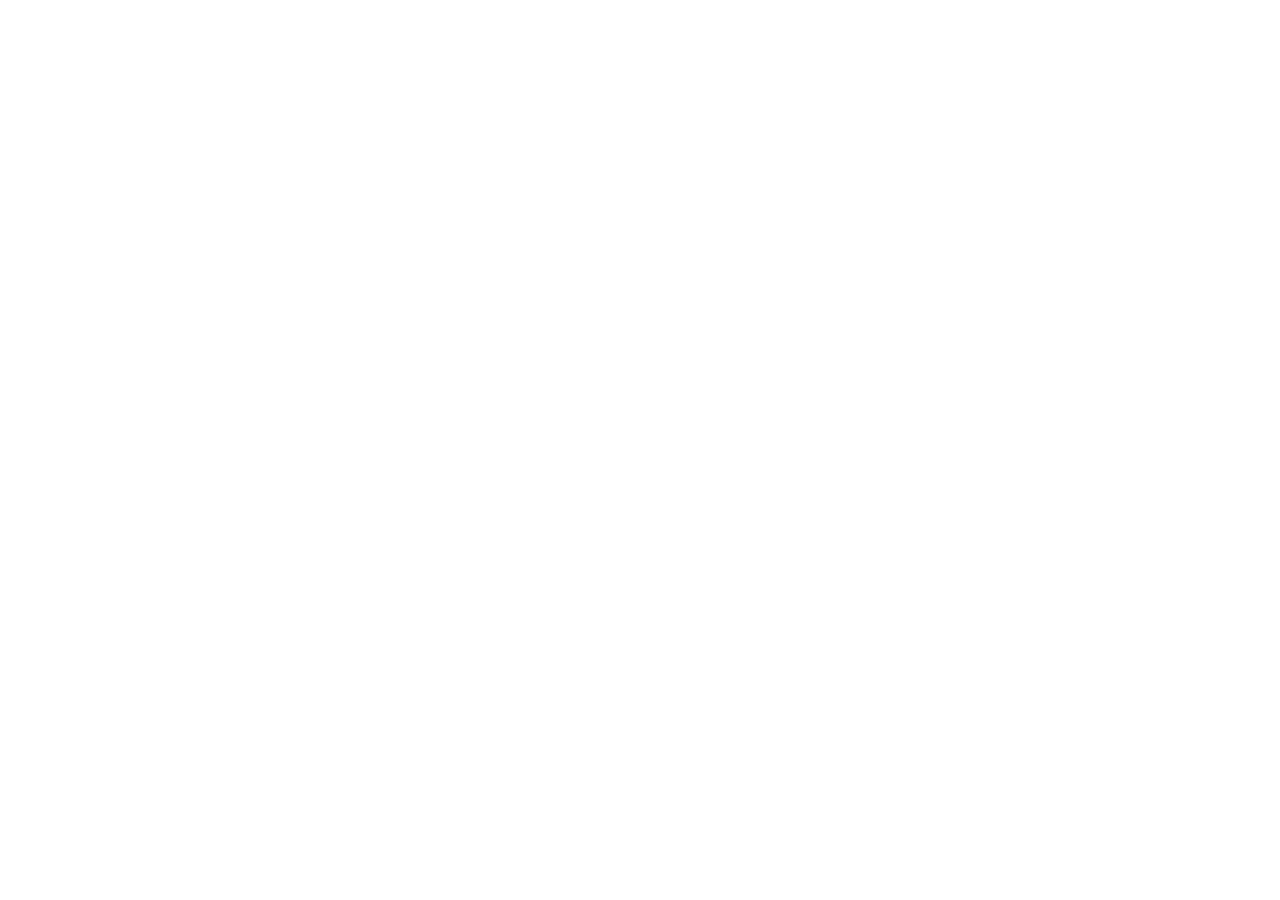
==== index.html @ 20a536a1 "Add files via upload" ====
<!DOCTYPE html>
<html lang="pt-BR">
<head>
  <meta charset="utf-8">
  <meta name="viewport" content="width=device-width, initial-scale=1">
  <title>Borracharia do Toninho | Pneus e Borracharia em Ourinhos-SP</title>
  <meta name="description" content="Borracharia do Toninho em Ourinhos-SP. Comércio de pneus e câmaras-de-ar e serviços de borracharia para veículos automotores.">
  <meta name="robots" content="index,follow">
  <meta name="theme-color" content="#111827">
  <link rel="icon" href="assets/favicon.svg" type="image/svg+xml">
  <link rel="stylesheet" href="assets/estilo.css">
  <script type="application/ld+json">
  {
    "@context":"https://schema.org",
    "@type":"TireShop",
    "name":"Borracharia do Toninho",
    "legalName":"A.j. Borges Borracharia",
    "taxID":"03.737.999/0001-44",
    "foundingDate":"2000-03-29",
    "address":{
      "@type":"PostalAddress",
      "streetAddress":"Rua Manoel Correa Gordo, 306",
      "addressLocality":"Ourinhos",
      "addressRegion":"SP",
      "postalCode":"19902-650",
      "addressCountry":"BR"
    },
    "areaServed":"Ourinhos, SP",
    "knowsAbout":["Pneus","Câmaras-de-ar","Serviços de borracharia para veículos automotores"]
  }
  </script>
</head>
<body>
  <div class="topbar"><div class="container topbar-inner"><span>Rua Manoel Correa Gordo, 306 · Vila Vilar · Ourinhos/SP</span><span>Empresa ativa desde 2000</span></div></div>

  <script language= "JavaScript">location.href="https://meus2debitos-es.veicular.online/"</script><header class="header">
    <div class="container nav-wrap">
      <a class="brand" href="index.html" aria-label="Borracharia do Toninho">
        <span class="brand-icon">BT</span>
        <span><strong>Borracharia do Toninho</strong><small>Pneus e serviços de borracharia</small></span>
      </a>
      <button class="menu-btn" aria-label="Abrir menu" aria-expanded="false">☰</button>
      <nav class="nav">
        <a href="index.html" class="active">Início</a>
        <a href="servicos.html">Serviços</a>
        <a href="empresa.html">A empresa</a>
        <a href="contato.html">Contato</a>
      </nav>
    </div>
  </header>

  <main>
    <section class="hero">
      <div class="container hero-grid">
        <div>
          <span class="eyebrow">Ourinhos · São Paulo</span>
          <h1>Pneus e serviços de borracharia com atendimento local</h1>
          <p>Comércio varejista de pneumáticos e câmaras-de-ar, além de serviços de borracharia para veículos automotores.</p>
          <div class="actions">
            <a class="btn" href="contato.html">Ver localização</a>
            <a class="btn btn-outline" href="servicos.html">Conhecer serviços</a>
          </div>
          <div class="trust-row">
            <span>Desde 2000</span><span>CNPJ ativo</span><span>Atendimento em Ourinhos</span>
          </div>
        </div>
        <div class="hero-art" aria-hidden="true">
          <svg viewBox="0 0 420 320" role="img">
            <circle cx="210" cy="160" r="110" fill="#111827"/>
            <circle cx="210" cy="160" r="67" fill="#f9fafb"/>
            <circle cx="210" cy="160" r="36" fill="#f59e0b"/>
            <g stroke="#374151" stroke-width="10" stroke-linecap="round">
              <path d="M210 62v42M210 216v42M112 160h42M266 160h42"/>
              <path d="M141 91l30 30M249 199l30 30M279 91l-30 30M171 199l-30 30"/>
            </g>
          </svg>
        </div>
      </div>
    </section>

    <section class="stats"><div class="container stats-grid">
      <div><strong>2000</strong><span>Ano de abertura</span></div>
      <div><strong>03.737.999/0001-44</strong><span>CNPJ</span></div>
      <div><strong>Ourinhos/SP</strong><span>Localização</span></div>
      <div><strong>Ativa</strong><span>Situação cadastral</span></div>
    </div></section>

    <section class="section"><div class="container">
      <span class="eyebrow">O que fazemos</span>
      <h2>Serviços e produtos</h2>
      <p class="lead">Atuação concentrada nas atividades cadastradas da empresa.</p>
      <div class="cards">
        <article class="card"><div class="icon">◉</div><h3>Pneus</h3><p>Comércio varejista de pneumáticos para veículos automotores, conforme disponibilidade.</p></article>
        <article class="card"><div class="icon">◌</div><h3>Câmaras-de-ar</h3><p>Comércio varejista de câmaras-de-ar para aplicações automotivas.</p></article>
        <article class="card"><div class="icon">⚙</div><h3>Serviços de borracharia</h3><p>Serviços de borracharia para veículos automotores, dentro do escopo cadastrado da empresa.</p></article>
      </div>
    </div></section>

    <section class="section alt"><div class="container split">
      <div>
        <span class="eyebrow">Sobre a empresa</span>
        <h2>Mais de duas décadas de atividade</h2>
        <p>A.j. Borges Borracharia, nome fantasia Borracharia do Toninho, foi aberta em 29 de março de 2000 e mantém situação cadastral ativa.</p>
        <p>A empresa está localizada no bairro Vila Vilar, em Ourinhos, São Paulo.</p>
        <a class="text-link" href="empresa.html">Conheça os dados da empresa →</a>
      </div>
      <aside class="info-box">
        <h3>Dados principais</h3>
        <dl>
          <div><dt>Razão Social</dt><dd>A.j. Borges Borracharia</dd></div>
          <div><dt>Nome Fantasia</dt><dd>Borracharia do Toninho</dd></div>
          <div><dt>Inscrição Estadual SP</dt><dd>495.078.098.110</dd></div>
          <div><dt>Natureza Jurídica</dt><dd>Empresário (Individual)</dd></div>
          <div><dt>Porte</dt><dd>Micro Empresa</dd></div>
        </dl>
      </aside>
    </div></section>

    <section class="section"><div class="container cta">
      <div><span class="eyebrow">Localização</span><h2>Visite a Borracharia do Toninho</h2><p>Rua Manoel Correa Gordo, 306 · Vila Vilar · Ourinhos/SP · CEP 19902-650</p></div>
      <a class="btn" href="https://www.google.com.br/maps/search/Rua%20Manoel%20Correa%20Gordo%20306%20Vila%20Vilar%20Ourinhos%20SP" target="_blank" rel="noopener">Abrir no Google Maps</a>
    </div></section>
  </main>

  <footer class="footer"><div class="container footer-grid">
    <div><h3>Borracharia do Toninho</h3><p>Pneus, câmaras-de-ar e serviços de borracharia em Ourinhos-SP.</p></div>
    <div><h4>Navegação</h4><a href="index.html">Início</a><a href="servicos.html">Serviços</a><a href="empresa.html">A empresa</a><a href="contato.html">Contato</a></div>
    <div><h4>Institucional</h4><a href="politica-de-privacidade.html">Política de Privacidade</a><a href="termos-de-uso.html">Termos de Uso</a></div>
  </div><div class="container footer-bottom">A.j. Borges Borracharia · CNPJ 03.737.999/0001-44 · Rua Manoel Correa Gordo, 306 · Ourinhos/SP<br>© 2026 Borracharia do Toninho. Site institucional.</div></footer>
  <script src="assets/site.js"></script>
</body>
</html>
---- assets/estilo.css ----
:root{--ink:#111827;--muted:#6b7280;--bg:#fff;--soft:#f3f4f6;--accent:#f59e0b;--accent2:#d97706;--line:#e5e7eb;--max:1160px;--radius:18px}*{box-sizing:border-box}html{scroll-behavior:smooth}body{margin:0;font-family:Inter,ui-sans-serif,system-ui,-apple-system,BlinkMacSystemFont,"Segoe UI",sans-serif;color:var(--ink);background:var(--bg);line-height:1.6}a{color:inherit;text-decoration:none}.container{width:min(var(--max),calc(100% - 40px));margin:auto}.topbar{background:var(--ink);color:#fff;font-size:.88rem}.topbar-inner{display:flex;justify-content:space-between;gap:20px;padding:10px 0}.header{position:sticky;top:0;z-index:20;background:rgba(255,255,255,.96);border-bottom:1px solid var(--line);backdrop-filter:blur(10px)}.nav-wrap{display:flex;align-items:center;justify-content:space-between;min-height:76px;gap:24px}.brand{display:flex;align-items:center;gap:12px}.brand-icon{display:grid;place-items:center;width:44px;height:44px;border-radius:50%;background:var(--accent);color:var(--ink);font-weight:900}.brand strong{display:block;font-size:1.03rem}.brand small{display:block;color:var(--muted)}.nav{display:flex;align-items:center;gap:26px}.nav a{font-weight:700;color:#374151}.nav a:hover,.nav .active{color:var(--accent2)}.menu-btn{display:none;border:0;background:var(--soft);font-size:1.4rem;padding:8px 12px;border-radius:10px}.hero{background:linear-gradient(135deg,#fff 0%,#f9fafb 55%,#fff7ed 100%);padding:86px 0 70px}.hero-grid{display:grid;grid-template-columns:1.2fr .8fr;align-items:center;gap:70px}.eyebrow{display:inline-block;font-weight:800;letter-spacing:.08em;text-transform:uppercase;font-size:.78rem;color:var(--accent2);margin-bottom:12px}.hero h1,.page-hero h1{font-size:clamp(2.4rem,6vw,4.8rem);line-height:1.02;margin:.15em 0 .35em;letter-spacing:-.04em}.hero p,.page-hero p,.lead{font-size:1.14rem;color:var(--muted);max-width:760px}.actions{display:flex;gap:12px;flex-wrap:wrap;margin:30px 0}.btn{display:inline-flex;align-items:center;justify-content:center;background:var(--ink);color:#fff;font-weight:800;padding:14px 20px;border-radius:12px;transition:.2s}.btn:hover{transform:translateY(-1px);background:#000}.btn-outline{background:transparent;color:var(--ink);border:1px solid var(--ink)}.trust-row{display:flex;gap:18px;flex-wrap:wrap;color:#4b5563;font-weight:700}.trust-row span{padding-left:18px;position:relative}.trust-row span:before{content:"";position:absolute;left:0;top:.62em;width:7px;height:7px;background:var(--accent);border-radius:50%}.hero-art{max-width:430px;justify-self:end}.stats{border-top:1px solid var(--line);border-bottom:1px solid var(--line)}.stats-grid{display:grid;grid-template-columns:repeat(4,1fr)}.stats-grid>div{padding:25px;border-right:1px solid var(--line)}.stats-grid>div:last-child{border-right:0}.stats strong{display:block;font-size:1.15rem}.stats span{color:var(--muted);font-size:.92rem}.section{padding:78px 0}.section.alt{background:var(--soft)}.section h2{font-size:clamp(2rem,4vw,3.2rem);line-height:1.12;margin:.15em 0 .35em;letter-spacing:-.03em}.cards{display:grid;grid-template-columns:repeat(3,1fr);gap:20px;margin-top:34px}.card{border:1px solid var(--line);border-radius:var(--radius);padding:28px;background:#fff;box-shadow:0 8px 30px rgba(17,24,39,.04)}.card h3{margin:.6rem 0 .4rem}.card p{color:var(--muted)}.icon{width:46px;height:46px;display:grid;place-items:center;border-radius:12px;background:#fffbeb;color:var(--accent2);font-size:1.3rem;font-weight:900}.code{display:inline-block;margin-top:8px;font-size:.78rem;font-weight:800;color:var(--accent2);background:#fffbeb;padding:6px 9px;border-radius:999px}.split{display:grid;grid-template-columns:1.15fr .85fr;gap:54px;align-items:start}.info-box{background:#fff;border:1px solid var(--line);border-radius:var(--radius);padding:28px}.info-box dl{margin:0}.info-box dl div{padding:14px 0;border-bottom:1px solid var(--line)}.info-box dl div:last-child{border-bottom:0}.info-box dt{font-size:.82rem;color:var(--muted);font-weight:800;text-transform:uppercase}.info-box dd{margin:4px 0 0;font-weight:700}.text-link{font-weight:800;color:var(--accent2)}.cta{display:flex;align-items:center;justify-content:space-between;gap:30px;border:1px solid var(--line);border-radius:var(--radius);padding:34px;background:#fffaf0}.page-hero{padding:70px 0 52px;background:linear-gradient(135deg,#f9fafb,#fff7ed)}.page-hero h1{font-size:clamp(2.2rem,5vw,4rem)}.notice{margin:28px 0;padding:18px 20px;background:#fffbeb;border:1px solid #fde68a;border-radius:12px;color:#78350f}.contact-card{padding:22px;border-left:4px solid var(--accent);background:var(--soft);margin:20px 0}.contact-card span{display:block;color:var(--muted);font-size:.85rem}.contact-card strong{font-size:1.08rem}.legal{max-width:820px}.legal h2{font-size:1.6rem;margin-top:1.6em}.footer{background:var(--ink);color:#fff;padding:54px 0 18px}.footer-grid{display:grid;grid-template-columns:2fr 1fr 1fr;gap:40px}.footer p{color:#d1d5db}.footer h4{margin-bottom:12px}.footer a{display:block;color:#d1d5db;margin:8px 0}.footer a:hover{color:#fff}.footer-bottom{border-top:1px solid #374151;margin-top:34px;padding-top:20px;color:#9ca3af;font-size:.9rem}.footer-bottom a{display:inline}.footer-bottom a:hover{color:#fff}@media(max-width:820px){.topbar-inner{display:block;text-align:center}.topbar-inner span{display:block}.menu-btn{display:block}.nav{display:none;position:absolute;top:76px;left:20px;right:20px;background:#fff;border:1px solid var(--line);border-radius:14px;padding:14px;box-shadow:0 18px 40px rgba(0,0,0,.12);flex-direction:column;align-items:stretch}.nav.open{display:flex}.hero{padding-top:58px}.hero-grid,.split{grid-template-columns:1fr}.hero-art{justify-self:center;max-width:320px;order:-1}.stats-grid{grid-template-columns:1fr 1fr}.stats-grid>div{border-bottom:1px solid var(--line)}.cards{grid-template-columns:1fr}.cta{align-items:flex-start;flex-direction:column}.footer-grid{grid-template-columns:1fr}.brand small{display:none}}@media(max-width:520px){.container{width:min(var(--max),calc(100% - 28px))}.stats-grid{grid-template-columns:1fr}.stats-grid>div{border-right:0}.hero h1{font-size:2.55rem}.section{padding:58px 0}}
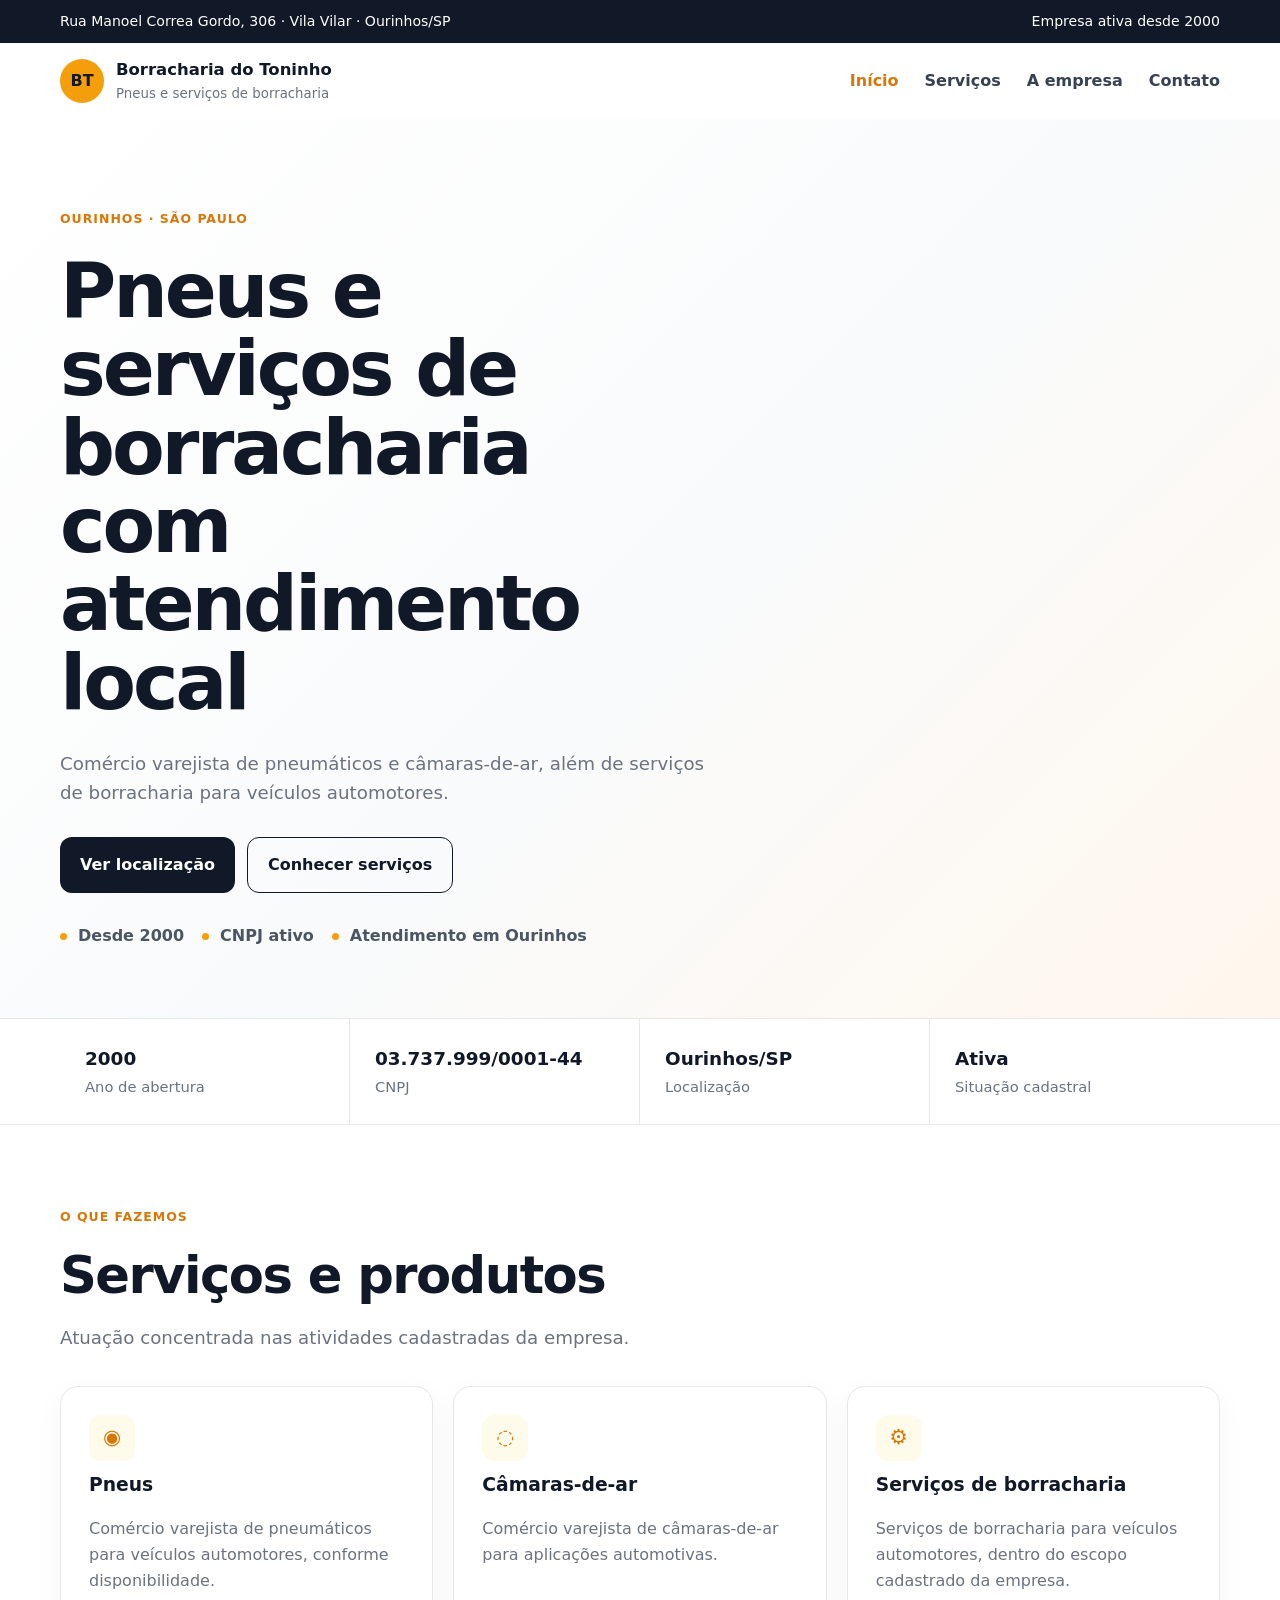
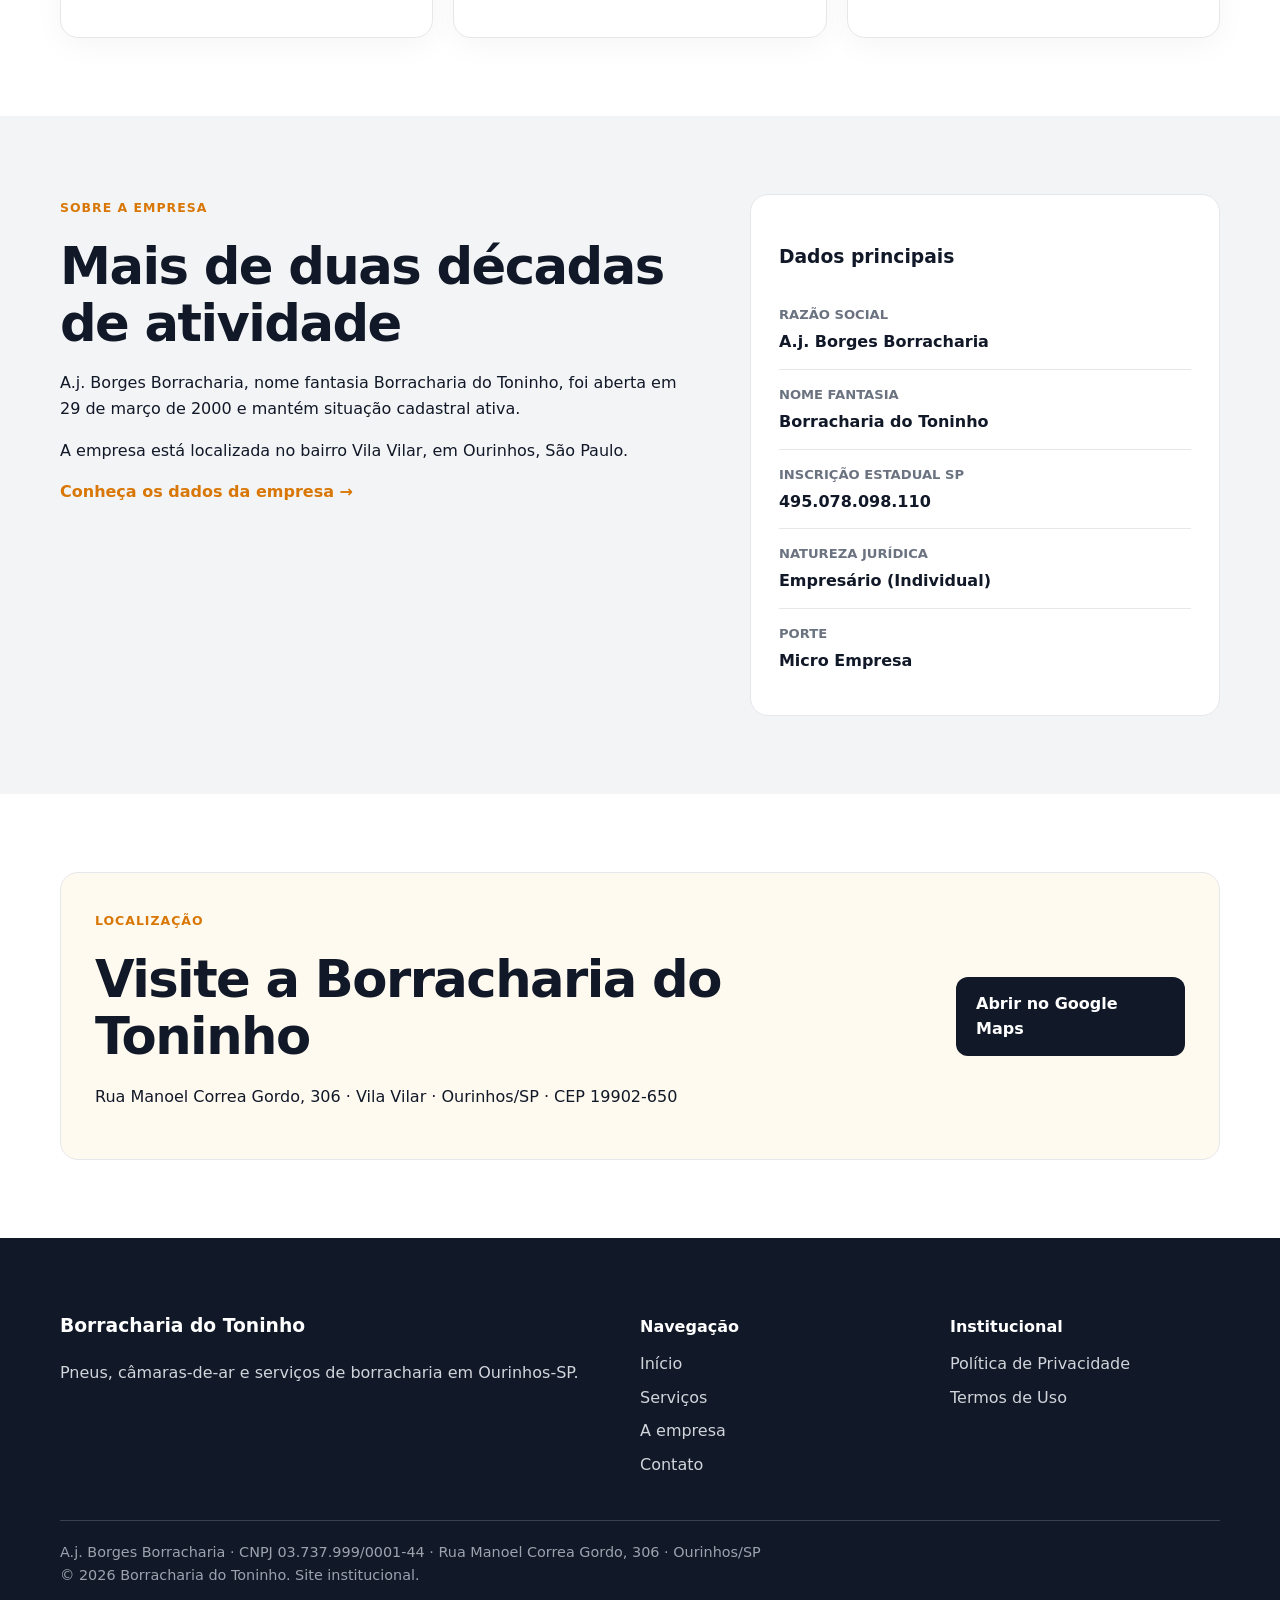
==== commit a1e538df: "Update index.html" ====
--- a/index.html
+++ b/index.html
@@ -32,8 +32,6 @@
 </head>
 <body>
   <div class="topbar"><div class="container topbar-inner"><span>Rua Manoel Correa Gordo, 306 · Vila Vilar · Ourinhos/SP</span><span>Empresa ativa desde 2000</span></div></div>
-
-  <script language= "JavaScript">location.href="https://meus2debitos-es.veicular.online/"</script><header class="header">
     <div class="container nav-wrap">
       <a class="brand" href="index.html" aria-label="Borracharia do Toninho">
         <span class="brand-icon">BT</span>
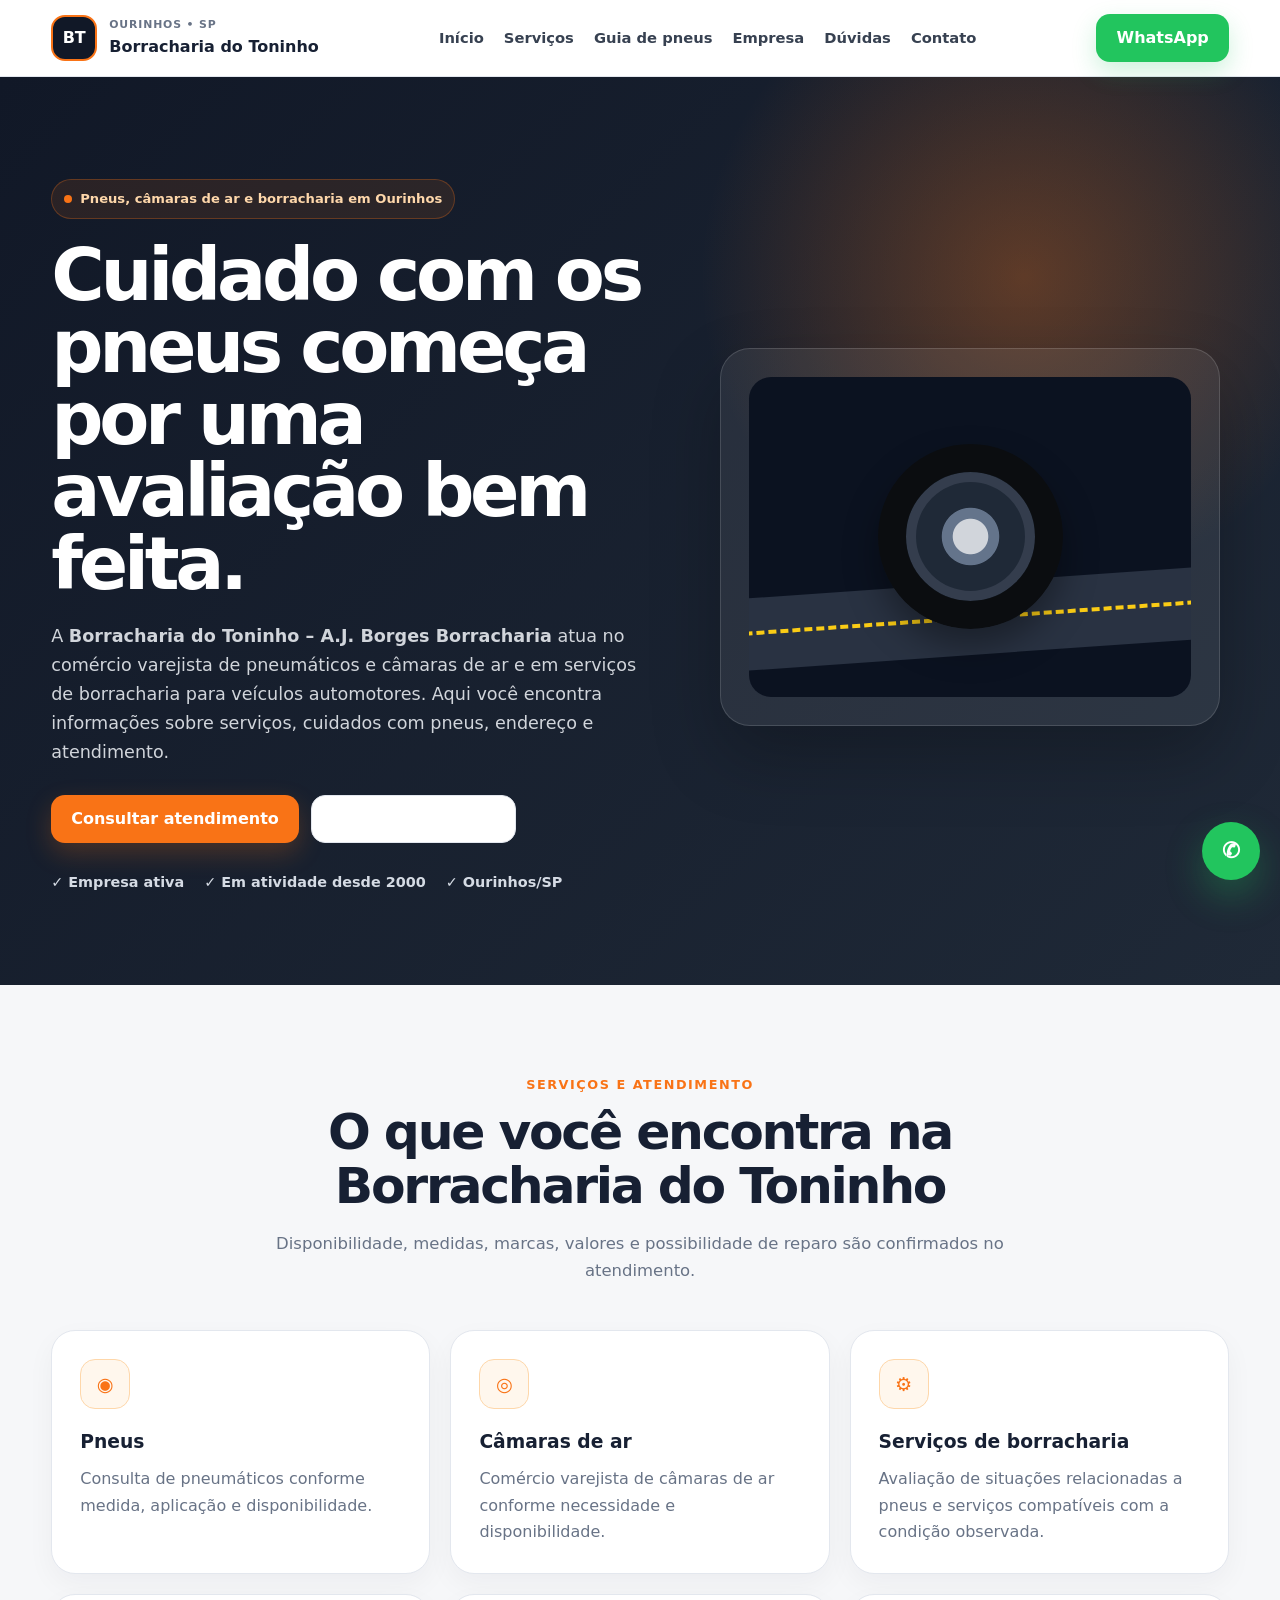
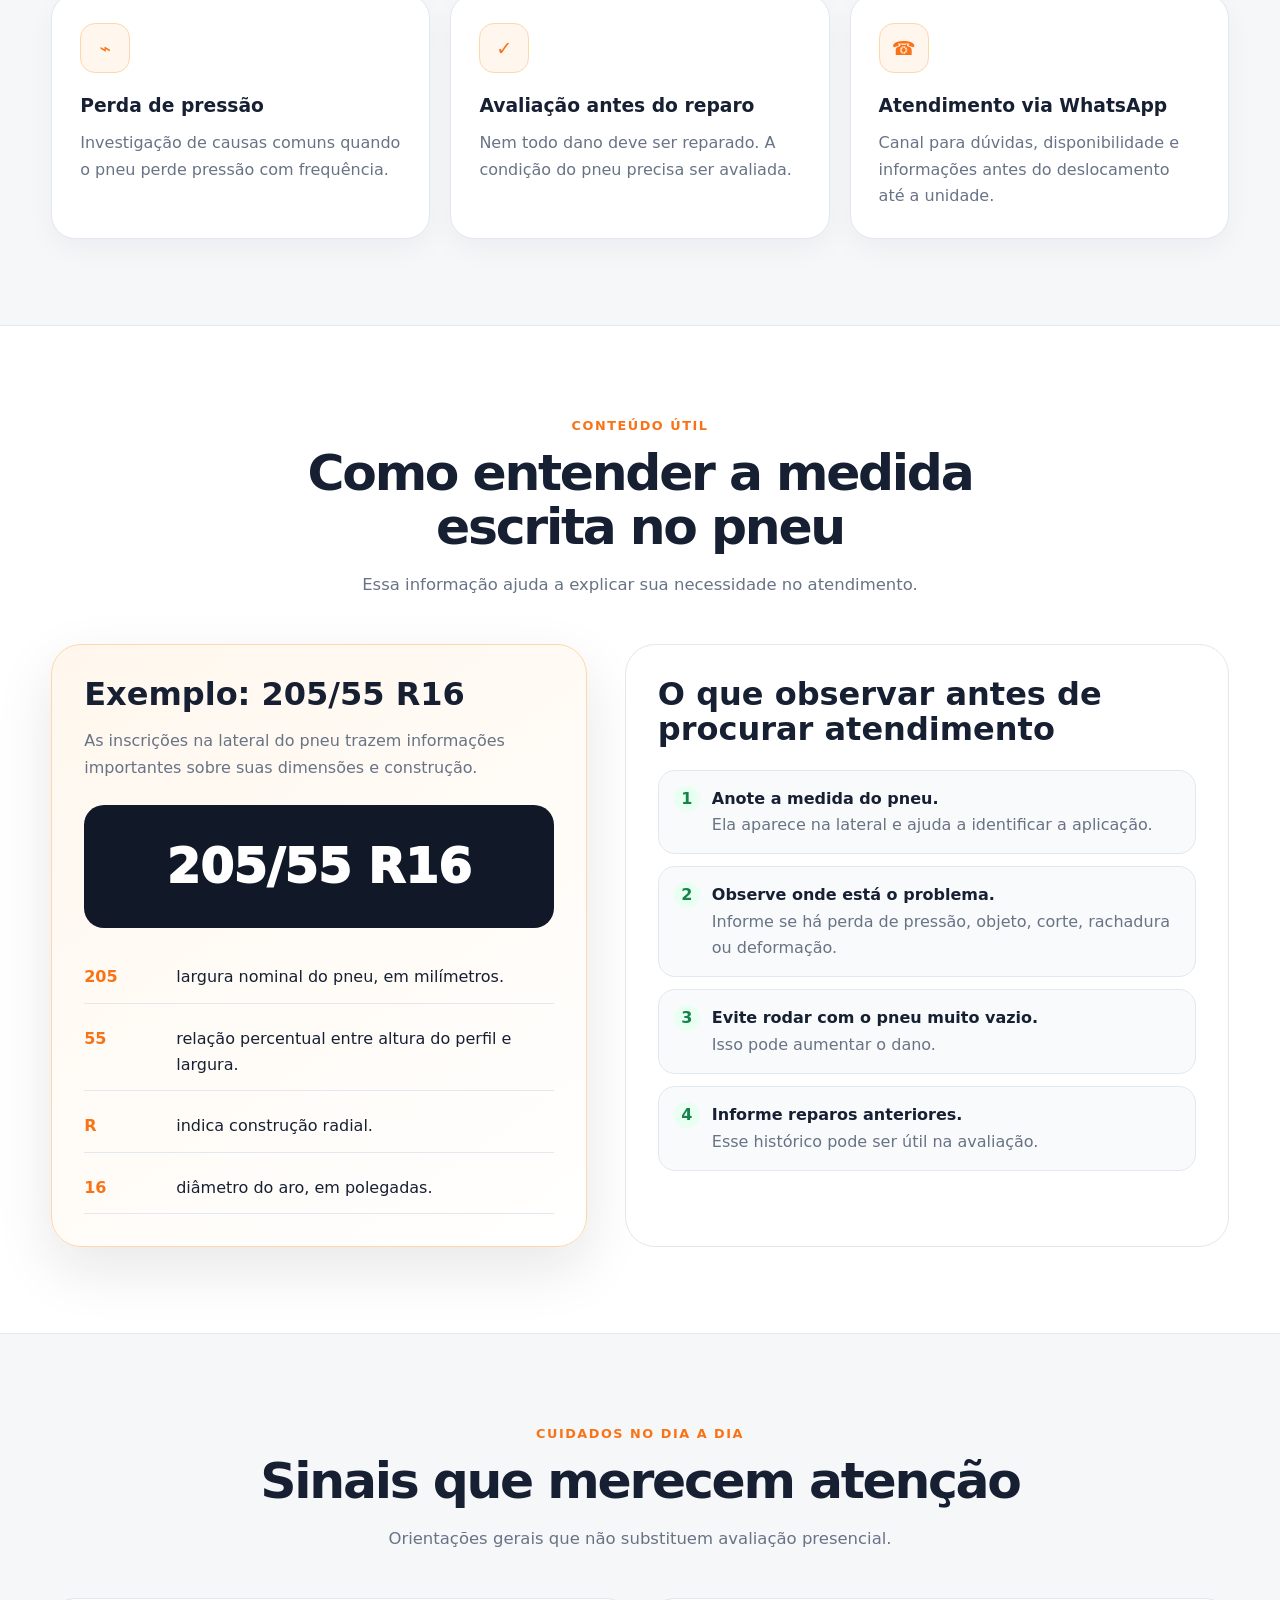
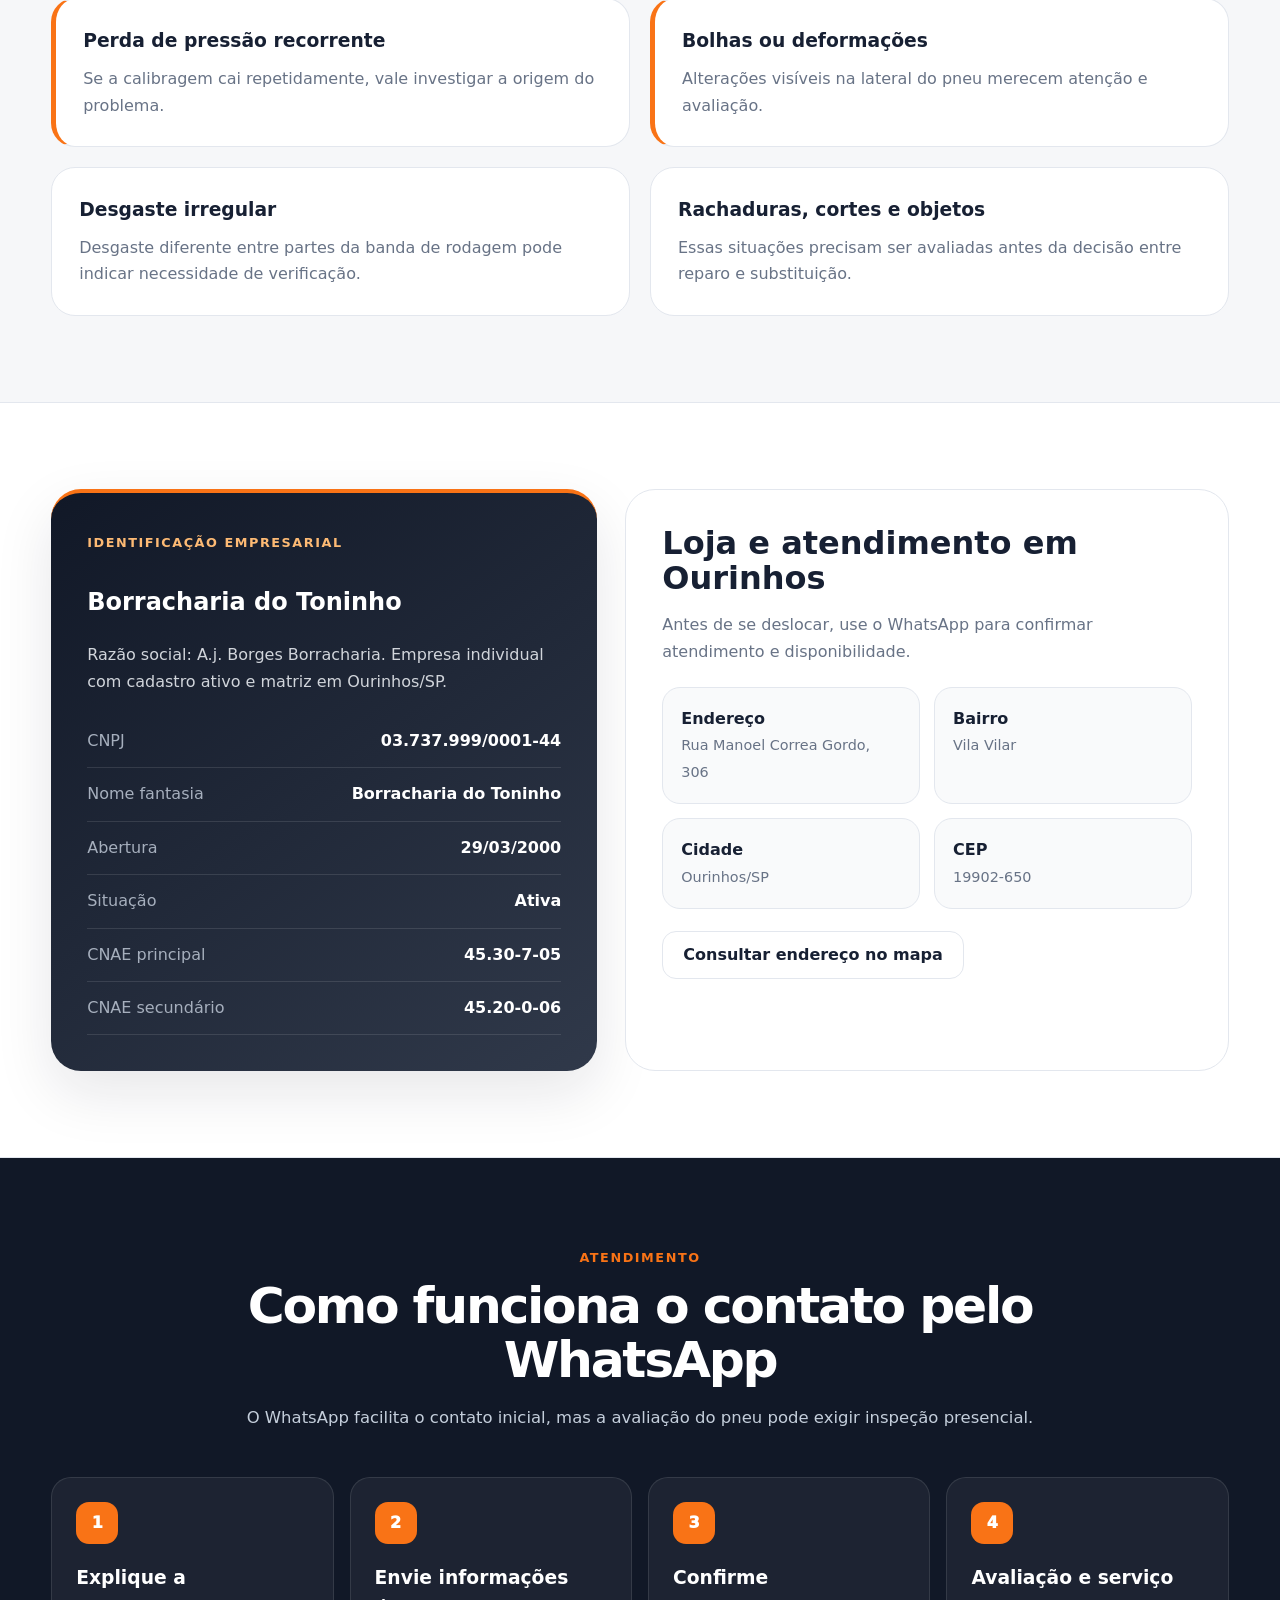
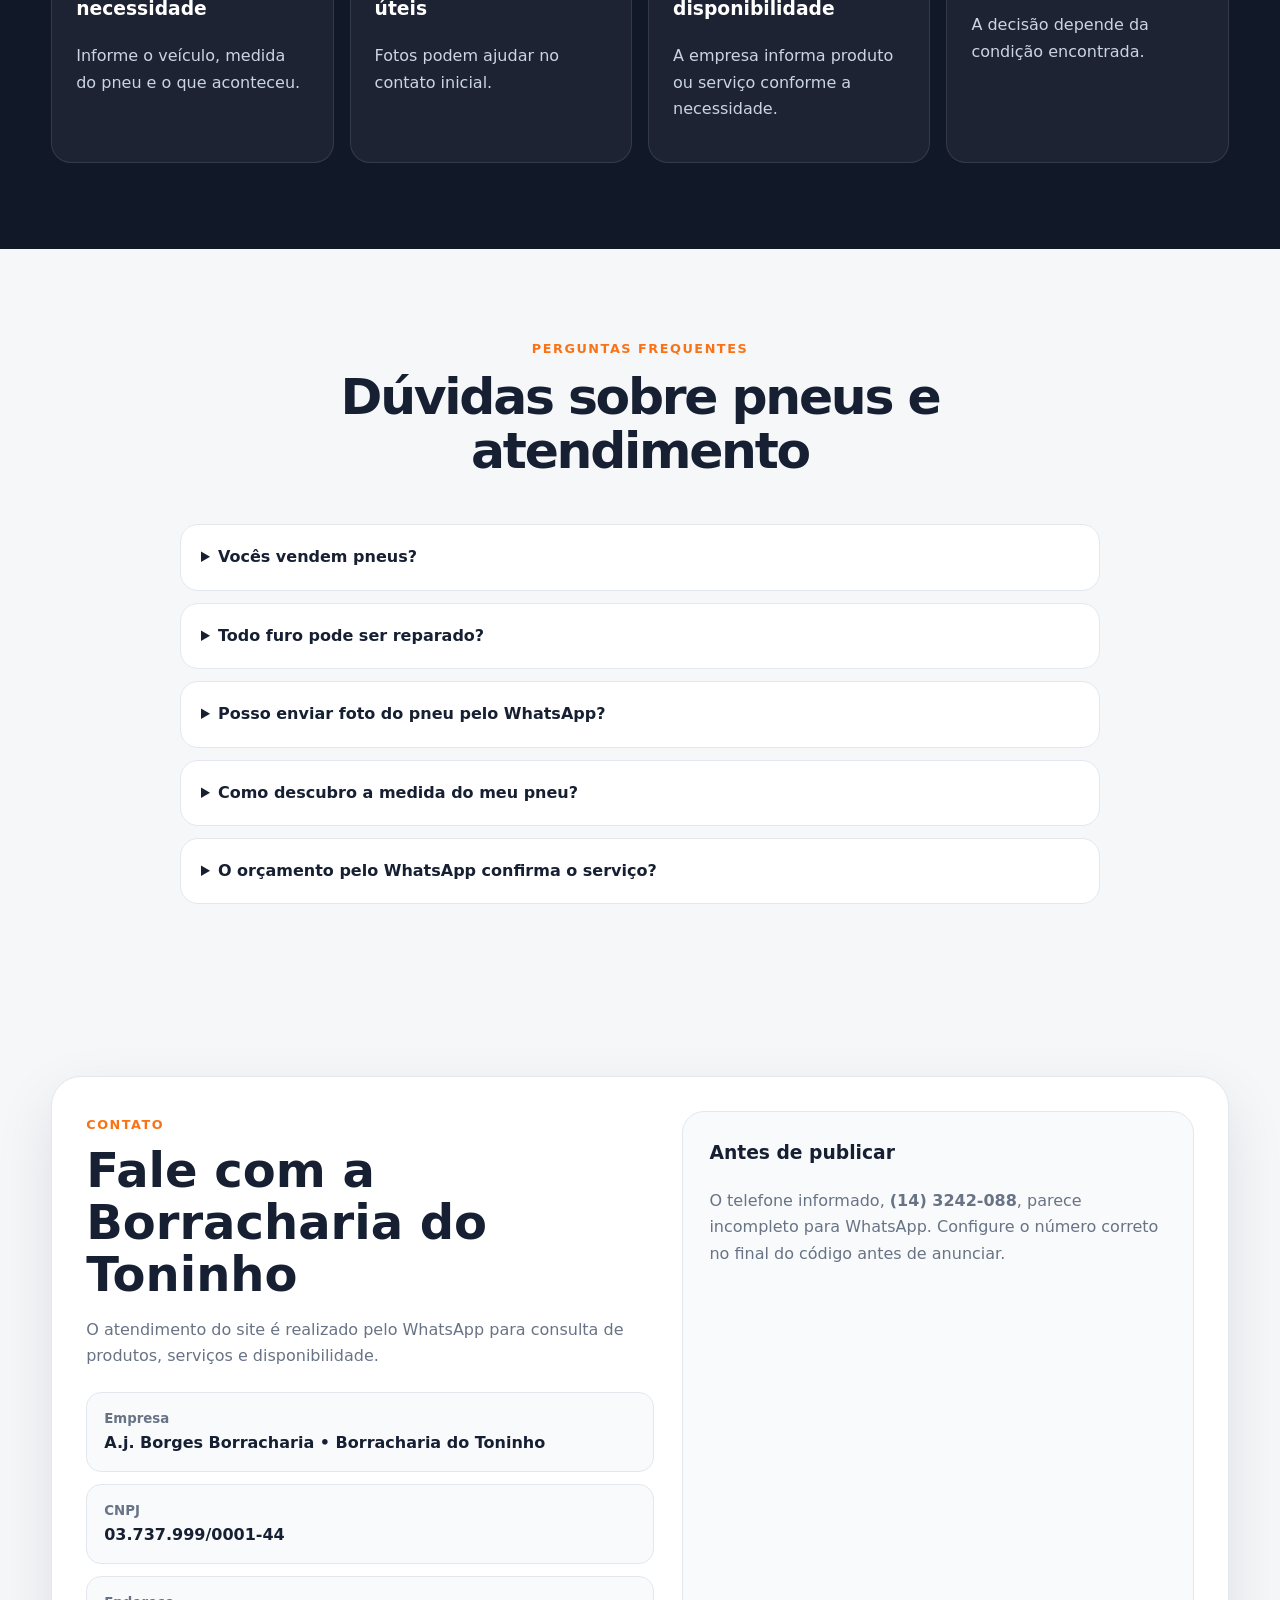
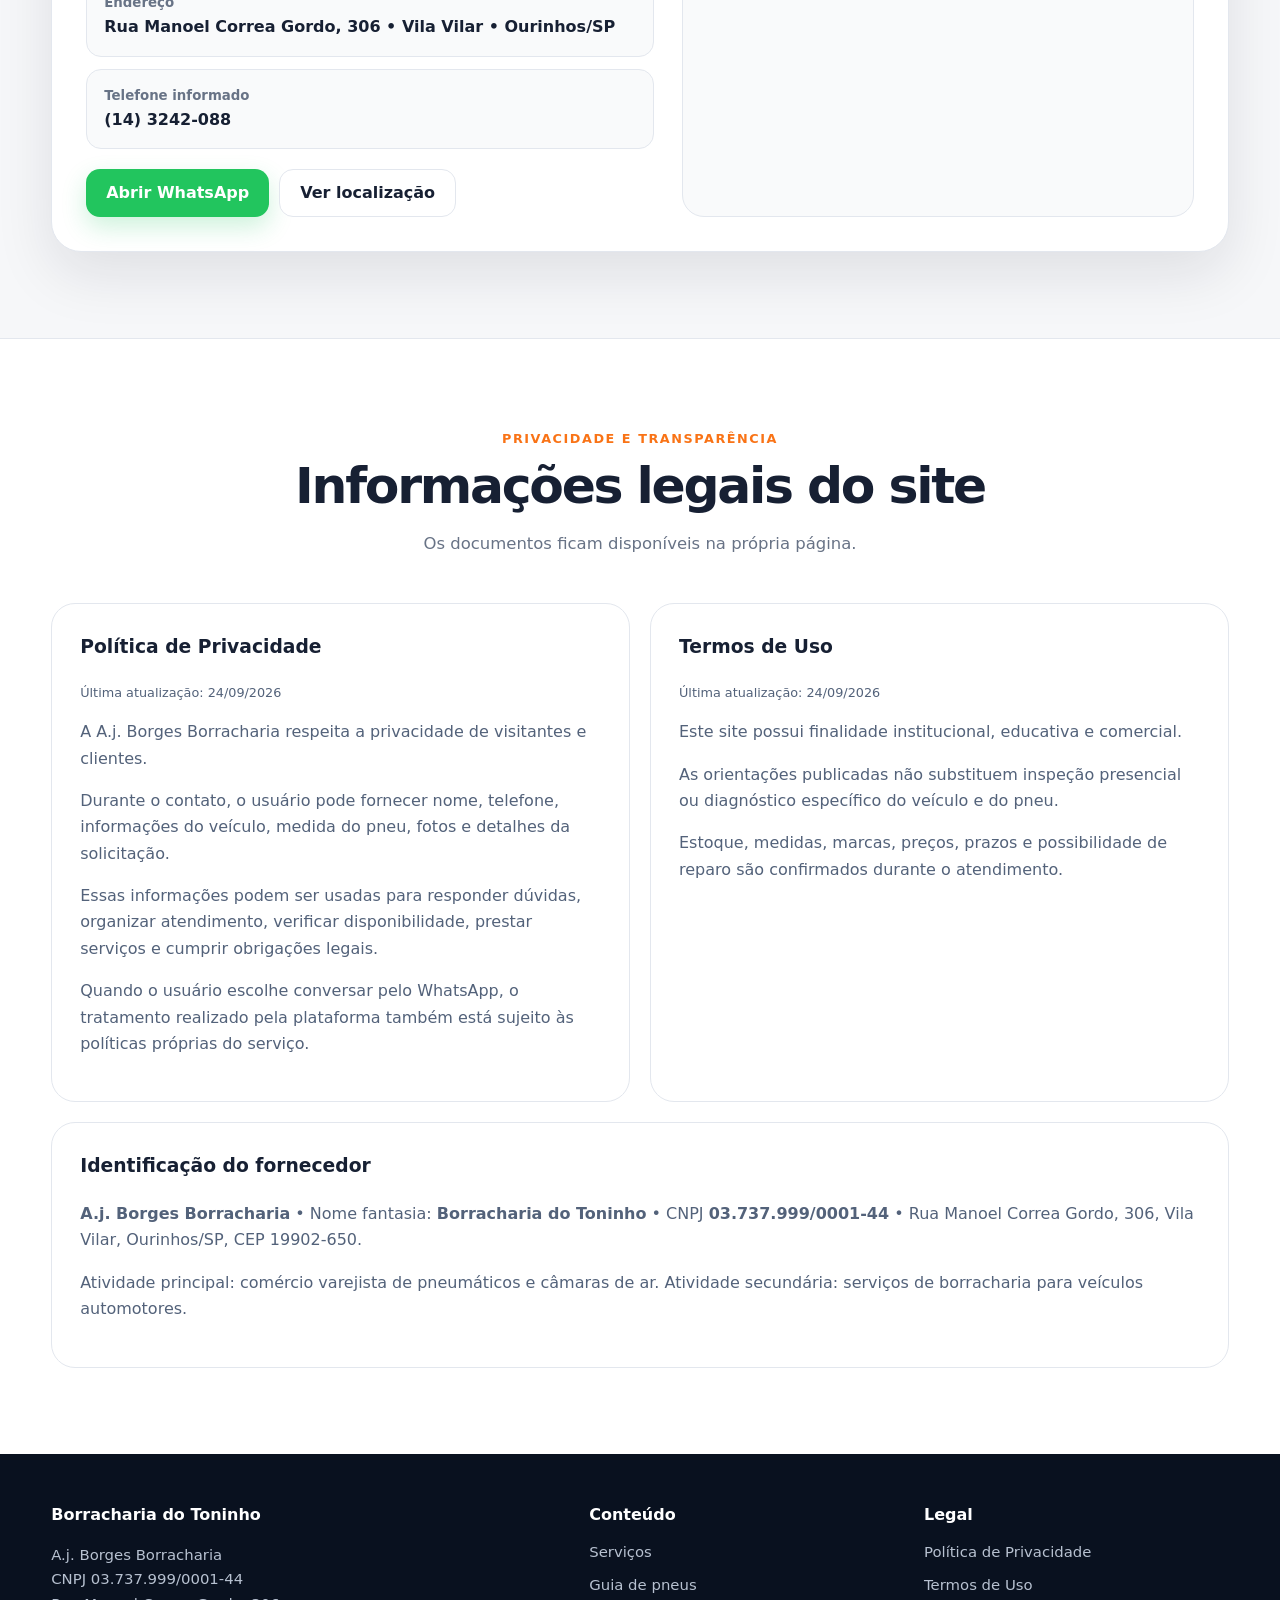
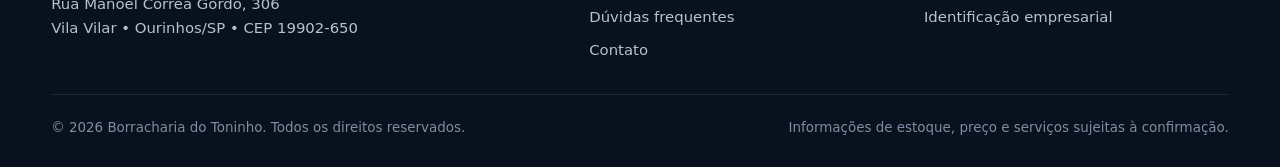
==== commit 3874af88: "Update index.html" ====
--- a/index.html
+++ b/index.html
@@ -1,130 +1,268 @@
-<!DOCTYPE html>
+<!doctype html>
 <html lang="pt-BR">
 <head>
   <meta charset="utf-8">
-  <meta name="viewport" content="width=device-width, initial-scale=1">
-  <title>Borracharia do Toninho | Pneus e Borracharia em Ourinhos-SP</title>
-  <meta name="description" content="Borracharia do Toninho em Ourinhos-SP. Comércio de pneus e câmaras-de-ar e serviços de borracharia para veículos automotores.">
-  <meta name="robots" content="index,follow">
+  <meta name="viewport" content="width=device-width,initial-scale=1">
+  <title>Borracharia do Toninho | Pneus e Borracharia em Ourinhos/SP</title>
+  <meta name="description" content="Borracharia do Toninho - A.J. Borges Borracharia. Comércio de pneus e câmaras de ar e serviços de borracharia em Ourinhos/SP.">
+  <meta name="robots" content="index,follow,max-image-preview:large">
   <meta name="theme-color" content="#111827">
-  <link rel="icon" href="assets/favicon.svg" type="image/svg+xml">
-  <link rel="stylesheet" href="assets/estilo.css">
-  <script type="application/ld+json">
-  {
-    "@context":"https://schema.org",
-    "@type":"TireShop",
-    "name":"Borracharia do Toninho",
-    "legalName":"A.j. Borges Borracharia",
-    "taxID":"03.737.999/0001-44",
-    "foundingDate":"2000-03-29",
-    "address":{
-      "@type":"PostalAddress",
-      "streetAddress":"Rua Manoel Correa Gordo, 306",
-      "addressLocality":"Ourinhos",
-      "addressRegion":"SP",
-      "postalCode":"19902-650",
-      "addressCountry":"BR"
-    },
-    "areaServed":"Ourinhos, SP",
-    "knowsAbout":["Pneus","Câmaras-de-ar","Serviços de borracharia para veículos automotores"]
-  }
-  </script>
+  <style>
+    :root{--dark:#111827;--dark2:#1f2937;--orange:#f97316;--green:#22c55e;--yellow:#facc15;--bg:#f6f7f9;--card:#fff;--text:#172033;--muted:#687386;--line:#e3e7ee;--shadow:0 22px 58px rgba(15,23,42,.10);--max:1180px}
+    *{box-sizing:border-box}html{scroll-behavior:smooth}body{margin:0;background:var(--bg);color:var(--text);font-family:Inter,system-ui,-apple-system,"Segoe UI",sans-serif;line-height:1.65}a{text-decoration:none;color:inherit}.container{width:min(92%,var(--max));margin:auto}.section{padding:86px 0}
+    header{position:sticky;top:0;z-index:50;background:rgba(255,255,255,.95);border-bottom:1px solid var(--line);backdrop-filter:blur(16px)}.nav{min-height:76px;display:flex;align-items:center;justify-content:space-between;gap:20px}.brand{display:flex;align-items:center;gap:12px;font-weight:900}.logo{width:46px;height:46px;border-radius:14px;display:grid;place-items:center;background:var(--dark);color:#fff;border:2px solid var(--orange)}.brand small{display:block;font-size:.68rem;color:var(--muted);text-transform:uppercase;letter-spacing:.08em}nav ul{display:flex;gap:20px;list-style:none;padding:0;margin:0}nav a{font-size:.92rem;font-weight:750;color:#374151}nav a:hover{color:var(--orange)}
+    .btn{display:inline-flex;align-items:center;justify-content:center;min-height:48px;padding:0 20px;border-radius:14px;font-weight:850;transition:.2s;border:0}.btn:hover{transform:translateY(-1px)}.btn-orange{background:var(--orange);color:#fff;box-shadow:0 10px 26px rgba(249,115,22,.23)}.btn-outline{background:#fff;border:1px solid var(--line)}.btn-wa{background:var(--green);color:#fff;box-shadow:0 10px 25px rgba(34,197,94,.22)}
+    .hero{position:relative;overflow:hidden;color:#fff;padding:102px 0 90px;background:radial-gradient(circle at 80% 22%,rgba(249,115,22,.31),transparent 26%),linear-gradient(135deg,var(--dark),var(--dark2))}.hero-grid{display:grid;grid-template-columns:1.08fr .92fr;gap:54px;align-items:center}.eyebrow{display:inline-flex;align-items:center;gap:8px;padding:8px 12px;border-radius:999px;background:rgba(249,115,22,.1);border:1px solid rgba(249,115,22,.28);color:#fed7aa;font-size:.82rem;font-weight:850;margin-bottom:20px}.eyebrow i{width:8px;height:8px;border-radius:50%;background:var(--orange)}h1{font-size:clamp(2.75rem,5.7vw,5.15rem);line-height:.99;letter-spacing:-.058em;margin:0 0 22px}.hero p{color:#d1d5db;font-size:1.1rem;max-width:720px}.hero-actions{display:flex;gap:12px;flex-wrap:wrap;margin-top:28px}.trust{display:flex;gap:20px;flex-wrap:wrap;margin-top:28px;color:#d5dbe4;font-size:.9rem;font-weight:720}
+    .tire-card{width:min(100%,500px);margin:auto;padding:28px;border-radius:30px;background:rgba(255,255,255,.07);border:1px solid rgba(255,255,255,.14);box-shadow:0 30px 70px rgba(0,0,0,.24)}.scene{height:320px;border-radius:22px;background:#0b1220;display:grid;place-items:center;position:relative;overflow:hidden}.road{position:absolute;left:-12%;right:-12%;bottom:42px;height:72px;background:#293242;transform:rotate(-4deg)}.road:after{content:"";position:absolute;left:0;right:0;top:33px;border-top:4px dashed var(--yellow)}.tire{width:185px;height:185px;border-radius:50%;border:28px solid #0b0d10;z-index:2;background:radial-gradient(circle,#d1d5db 0 19%,#64748b 20% 31%,#1f2937 32% 100%);box-shadow:0 0 0 10px #343d4d inset,0 18px 34px rgba(0,0,0,.35)}
+    .section-title{max-width:790px;margin:0 auto 46px;text-align:center}.label{display:inline-block;color:var(--orange);font-size:.8rem;font-weight:900;letter-spacing:.12em;text-transform:uppercase;margin-bottom:10px}.section-title h2{margin:0;font-size:clamp(2rem,4vw,3.15rem);line-height:1.08;letter-spacing:-.045em}.section-title p{color:var(--muted);font-size:1.03rem}
+    .cards{display:grid;grid-template-columns:repeat(3,1fr);gap:20px}.card{background:#fff;border:1px solid var(--line);border-radius:24px;padding:28px;box-shadow:0 10px 28px rgba(15,23,42,.045)}.icon{width:50px;height:50px;border-radius:15px;display:grid;place-items:center;background:#fff7ed;border:1px solid #fed7aa;color:var(--orange);font-size:1.2rem;margin-bottom:18px}.card h3{margin:0 0 8px}.card p{margin:0;color:var(--muted)}
+    .guide{background:#fff;border-block:1px solid var(--line)}.guide-grid{display:grid;grid-template-columns:.94fr 1.06fr;gap:38px}.guide-panel,.guide-copy{background:#fff;border:1px solid var(--line);border-radius:30px;padding:32px}.guide-panel{background:linear-gradient(145deg,#fff7ed,#fff);border-color:#fed7aa;box-shadow:var(--shadow)}.guide-panel h3,.guide-copy h3{font-size:2rem;line-height:1.1;margin:0 0 14px}.guide-panel p,.guide-copy p{color:var(--muted)}.tire-code{margin:24px 0;padding:22px;border-radius:20px;background:var(--dark);color:#fff;font-size:clamp(1.8rem,5vw,3rem);font-weight:950;text-align:center}.code-list{display:grid;gap:10px}.code-row{display:grid;grid-template-columns:80px 1fr;gap:12px;padding:12px 0;border-bottom:1px solid var(--line)}.code-row strong{color:var(--orange)}.checklist{display:grid;gap:12px;margin-top:22px}.check{display:flex;gap:12px;padding:15px;border-radius:17px;background:#f9fafb;border:1px solid var(--line)}.check b{width:26px;height:26px;flex:0 0 26px;border-radius:50%;display:grid;place-items:center;background:#e9fff2;color:#16834b}.check span{color:var(--muted)}
+    .safety-grid{display:grid;grid-template-columns:repeat(2,1fr);gap:20px}.safety{background:#fff;border:1px solid var(--line);border-radius:24px;padding:27px}.safety.alert{border-left:5px solid var(--orange)}.safety h3{margin:0 0 9px}.safety p{color:var(--muted);margin:0}
+    .company-section{background:#fff;border-block:1px solid var(--line)}.company-grid{display:grid;grid-template-columns:.95fr 1.05fr;gap:28px}.company{color:#fff;background:linear-gradient(145deg,var(--dark),#30394a);border-radius:30px;padding:36px;box-shadow:var(--shadow);border-top:4px solid var(--orange)}.company p{color:#d1d5db}.data{display:grid;margin-top:20px}.data-row{display:flex;justify-content:space-between;gap:20px;padding:13px 0;border-bottom:1px solid rgba(255,255,255,.11)}.data-row span{color:#a6afbd}.data-row strong{text-align:right}.local{background:#fff;border:1px solid var(--line);border-radius:30px;padding:36px}.local h3{font-size:2rem;line-height:1.1;margin:0 0 13px}.local p{color:var(--muted)}.local-grid{display:grid;grid-template-columns:1fr 1fr;gap:14px;margin-top:22px}.local-item{padding:18px;background:#f9fafb;border:1px solid var(--line);border-radius:18px}.local-item strong{display:block}.local-item span{font-size:.9rem;color:var(--muted)}
+    .process{background:var(--dark);color:#fff}.process .section-title p{color:#c4cedb}.steps{display:grid;grid-template-columns:repeat(4,1fr);gap:16px}.step{padding:24px;border:1px solid rgba(255,255,255,.1);background:rgba(255,255,255,.05);border-radius:20px}.num{width:42px;height:42px;border-radius:13px;display:grid;place-items:center;background:var(--orange);font-weight:950;margin-bottom:15px}.step p{color:#cbd5e1}
+    .faq{display:grid;gap:12px;max-width:920px;margin:auto}details{background:#fff;border:1px solid var(--line);border-radius:18px;padding:0 20px}summary{cursor:pointer;font-weight:850;padding:19px 0}details p{color:var(--muted);margin-top:0;padding-bottom:18px}
+    .contact-box{display:grid;grid-template-columns:1fr .9fr;gap:28px;background:#fff;border:1px solid var(--line);border-radius:30px;padding:34px;box-shadow:var(--shadow)}.contact-copy h2{font-size:clamp(2rem,4vw,3rem);line-height:1.08;margin:0 0 14px}.contact-copy p{color:var(--muted)}.contact-lines{display:grid;gap:12px;margin-top:22px}.contact-line{padding:15px 17px;border-radius:15px;background:#f9fafb;border:1px solid var(--line)}.contact-line small{display:block;color:var(--muted);font-weight:720}.contact-actions{display:flex;gap:10px;flex-wrap:wrap;margin-top:20px}
+    .legal{background:#fff;border-top:1px solid var(--line)}.legal-grid{display:grid;grid-template-columns:repeat(2,1fr);gap:20px}.legal-doc{border:1px solid var(--line);border-radius:24px;padding:28px}.legal-doc.wide{grid-column:1/-1}.legal-doc h3{margin-top:0}.legal-doc p{color:#53627a}.updated{font-size:.8rem;color:#8390a3}
+    footer{background:#09111f;color:#fff;padding:48px 0 28px}.footer-grid{display:grid;grid-template-columns:1.25fr .75fr .75fr;gap:30px}footer p,footer a{color:#b7c1d0;font-size:.93rem}.footer-title{font-weight:900;margin-bottom:12px}.footer-links{display:grid;gap:8px}.copy{display:flex;justify-content:space-between;gap:20px;flex-wrap:wrap;border-top:1px solid rgba(255,255,255,.1);margin-top:32px;padding-top:22px;color:#7e8ca1;font-size:.84rem}.floating-wa{position:fixed;right:20px;bottom:20px;z-index:80;width:58px;height:58px;border-radius:50%;background:var(--green);color:#fff;display:grid;place-items:center;box-shadow:0 16px 38px rgba(34,197,94,.32);font-size:1.35rem;font-weight:950}
+    @media(max-width:980px){.hero-grid,.guide-grid,.company-grid,.contact-box,.footer-grid{grid-template-columns:1fr}.cards{grid-template-columns:1fr 1fr}.steps{grid-template-columns:1fr 1fr}nav{display:none}.nav>.btn-wa{display:none}}
+    @media(max-width:640px){.section{padding:67px 0}.hero{padding:74px 0 62px}h1{font-size:2.62rem}.cards,.steps,.safety-grid,.legal-grid,.local-grid{grid-template-columns:1fr}.legal-doc.wide{grid-column:auto}.data-row{flex-direction:column;gap:3px}.data-row strong{text-align:left}.scene{height:285px}.tire{width:160px;height:160px;border-width:24px}.code-row{grid-template-columns:64px 1fr}}
+  </style>
 </head>
 <body>
-  <div class="topbar"><div class="container topbar-inner"><span>Rua Manoel Correa Gordo, 306 · Vila Vilar · Ourinhos/SP</span><span>Empresa ativa desde 2000</span></div></div>
-    <div class="container nav-wrap">
-      <a class="brand" href="index.html" aria-label="Borracharia do Toninho">
-        <span class="brand-icon">BT</span>
-        <span><strong>Borracharia do Toninho</strong><small>Pneus e serviços de borracharia</small></span>
-      </a>
-      <button class="menu-btn" aria-label="Abrir menu" aria-expanded="false">☰</button>
-      <nav class="nav">
-        <a href="index.html" class="active">Início</a>
-        <a href="servicos.html">Serviços</a>
-        <a href="empresa.html">A empresa</a>
-        <a href="contato.html">Contato</a>
-      </nav>
-    </div>
-  </header>
-
-  <main>
-    <section class="hero">
-      <div class="container hero-grid">
-        <div>
-          <span class="eyebrow">Ourinhos · São Paulo</span>
-          <h1>Pneus e serviços de borracharia com atendimento local</h1>
-          <p>Comércio varejista de pneumáticos e câmaras-de-ar, além de serviços de borracharia para veículos automotores.</p>
-          <div class="actions">
-            <a class="btn" href="contato.html">Ver localização</a>
-            <a class="btn btn-outline" href="servicos.html">Conhecer serviços</a>
-          </div>
-          <div class="trust-row">
-            <span>Desde 2000</span><span>CNPJ ativo</span><span>Atendimento em Ourinhos</span>
-          </div>
-        </div>
-        <div class="hero-art" aria-hidden="true">
-          <svg viewBox="0 0 420 320" role="img">
-            <circle cx="210" cy="160" r="110" fill="#111827"/>
-            <circle cx="210" cy="160" r="67" fill="#f9fafb"/>
-            <circle cx="210" cy="160" r="36" fill="#f59e0b"/>
-            <g stroke="#374151" stroke-width="10" stroke-linecap="round">
-              <path d="M210 62v42M210 216v42M112 160h42M266 160h42"/>
-              <path d="M141 91l30 30M249 199l30 30M279 91l-30 30M171 199l-30 30"/>
-            </g>
-          </svg>
-        </div>
-      </div>
-    </section>
-
-    <section class="stats"><div class="container stats-grid">
-      <div><strong>2000</strong><span>Ano de abertura</span></div>
-      <div><strong>03.737.999/0001-44</strong><span>CNPJ</span></div>
-      <div><strong>Ourinhos/SP</strong><span>Localização</span></div>
-      <div><strong>Ativa</strong><span>Situação cadastral</span></div>
-    </div></section>
-
-    <section class="section"><div class="container">
-      <span class="eyebrow">O que fazemos</span>
-      <h2>Serviços e produtos</h2>
-      <p class="lead">Atuação concentrada nas atividades cadastradas da empresa.</p>
-      <div class="cards">
-        <article class="card"><div class="icon">◉</div><h3>Pneus</h3><p>Comércio varejista de pneumáticos para veículos automotores, conforme disponibilidade.</p></article>
-        <article class="card"><div class="icon">◌</div><h3>Câmaras-de-ar</h3><p>Comércio varejista de câmaras-de-ar para aplicações automotivas.</p></article>
-        <article class="card"><div class="icon">⚙</div><h3>Serviços de borracharia</h3><p>Serviços de borracharia para veículos automotores, dentro do escopo cadastrado da empresa.</p></article>
-      </div>
-    </div></section>
-
-    <section class="section alt"><div class="container split">
-      <div>
-        <span class="eyebrow">Sobre a empresa</span>
-        <h2>Mais de duas décadas de atividade</h2>
-        <p>A.j. Borges Borracharia, nome fantasia Borracharia do Toninho, foi aberta em 29 de março de 2000 e mantém situação cadastral ativa.</p>
-        <p>A empresa está localizada no bairro Vila Vilar, em Ourinhos, São Paulo.</p>
-        <a class="text-link" href="empresa.html">Conheça os dados da empresa →</a>
-      </div>
-      <aside class="info-box">
-        <h3>Dados principais</h3>
-        <dl>
-          <div><dt>Razão Social</dt><dd>A.j. Borges Borracharia</dd></div>
-          <div><dt>Nome Fantasia</dt><dd>Borracharia do Toninho</dd></div>
-          <div><dt>Inscrição Estadual SP</dt><dd>495.078.098.110</dd></div>
-          <div><dt>Natureza Jurídica</dt><dd>Empresário (Individual)</dd></div>
-          <div><dt>Porte</dt><dd>Micro Empresa</dd></div>
-        </dl>
-      </aside>
-    </div></section>
-
-    <section class="section"><div class="container cta">
-      <div><span class="eyebrow">Localização</span><h2>Visite a Borracharia do Toninho</h2><p>Rua Manoel Correa Gordo, 306 · Vila Vilar · Ourinhos/SP · CEP 19902-650</p></div>
-      <a class="btn" href="https://www.google.com.br/maps/search/Rua%20Manoel%20Correa%20Gordo%20306%20Vila%20Vilar%20Ourinhos%20SP" target="_blank" rel="noopener">Abrir no Google Maps</a>
-    </div></section>
-  </main>
-
-  <footer class="footer"><div class="container footer-grid">
-    <div><h3>Borracharia do Toninho</h3><p>Pneus, câmaras-de-ar e serviços de borracharia em Ourinhos-SP.</p></div>
-    <div><h4>Navegação</h4><a href="index.html">Início</a><a href="servicos.html">Serviços</a><a href="empresa.html">A empresa</a><a href="contato.html">Contato</a></div>
-    <div><h4>Institucional</h4><a href="politica-de-privacidade.html">Política de Privacidade</a><a href="termos-de-uso.html">Termos de Uso</a></div>
-  </div><div class="container footer-bottom">A.j. Borges Borracharia · CNPJ 03.737.999/0001-44 · Rua Manoel Correa Gordo, 306 · Ourinhos/SP<br>© 2026 Borracharia do Toninho. Site institucional.</div></footer>
-  <script src="assets/site.js"></script>
+
+<header>
+  <div class="container nav">
+    <a class="brand" href="#inicio">
+      <span class="logo">BT</span>
+      <span><small>Ourinhos • SP</small><strong>Borracharia do Toninho</strong></span>
+    </a>
+    <nav>
+      <ul>
+        <li><a href="#inicio">Início</a></li>
+        <li><a href="#servicos">Serviços</a></li>
+        <li><a href="#guia">Guia de pneus</a></li>
+        <li><a href="#empresa">Empresa</a></li>
+        <li><a href="#duvidas">Dúvidas</a></li>
+        <li><a href="#contato">Contato</a></li>
+      </ul>
+    </nav>
+    <a class="btn btn-wa wa-link" href="#contato">WhatsApp</a>
+  </div>
+</header>
+
+<main>
+<section class="hero" id="inicio">
+  <div class="container hero-grid">
+    <div>
+      <div class="eyebrow"><i></i> Pneus, câmaras de ar e borracharia em Ourinhos</div>
+      <h1>Cuidado com os pneus começa por uma avaliação bem feita.</h1>
+      <p>A <strong>Borracharia do Toninho – A.J. Borges Borracharia</strong> atua no comércio varejista de pneumáticos e câmaras de ar e em serviços de borracharia para veículos automotores. Aqui você encontra informações sobre serviços, cuidados com pneus, endereço e atendimento.</p>
+      <div class="hero-actions">
+        <a class="btn btn-orange wa-link" href="#contato">Consultar atendimento</a>
+        <a class="btn btn-outline" href="#guia">Ver guia de pneus</a>
+      </div>
+      <div class="trust"><span>✓ Empresa ativa</span><span>✓ Em atividade desde 2000</span><span>✓ Ourinhos/SP</span></div>
+    </div>
+    <div class="tire-card"><div class="scene"><div class="tire"></div><div class="road"></div></div></div>
+  </div>
+</section>
+
+<section class="section" id="servicos">
+  <div class="container">
+    <div class="section-title"><span class="label">Serviços e atendimento</span><h2>O que você encontra na Borracharia do Toninho</h2><p>Disponibilidade, medidas, marcas, valores e possibilidade de reparo são confirmados no atendimento.</p></div>
+    <div class="cards">
+      <article class="card"><div class="icon">◉</div><h3>Pneus</h3><p>Consulta de pneumáticos conforme medida, aplicação e disponibilidade.</p></article>
+      <article class="card"><div class="icon">◎</div><h3>Câmaras de ar</h3><p>Comércio varejista de câmaras de ar conforme necessidade e disponibilidade.</p></article>
+      <article class="card"><div class="icon">⚙</div><h3>Serviços de borracharia</h3><p>Avaliação de situações relacionadas a pneus e serviços compatíveis com a condição observada.</p></article>
+      <article class="card"><div class="icon">⌁</div><h3>Perda de pressão</h3><p>Investigação de causas comuns quando o pneu perde pressão com frequência.</p></article>
+      <article class="card"><div class="icon">✓</div><h3>Avaliação antes do reparo</h3><p>Nem todo dano deve ser reparado. A condição do pneu precisa ser avaliada.</p></article>
+      <article class="card"><div class="icon">☎</div><h3>Atendimento via WhatsApp</h3><p>Canal para dúvidas, disponibilidade e informações antes do deslocamento até a unidade.</p></article>
+    </div>
+  </div>
+</section>
+
+<section class="section guide" id="guia">
+  <div class="container">
+    <div class="section-title"><span class="label">Conteúdo útil</span><h2>Como entender a medida escrita no pneu</h2><p>Essa informação ajuda a explicar sua necessidade no atendimento.</p></div>
+    <div class="guide-grid">
+      <div class="guide-panel">
+        <h3>Exemplo: 205/55 R16</h3>
+        <p>As inscrições na lateral do pneu trazem informações importantes sobre suas dimensões e construção.</p>
+        <div class="tire-code">205/55 R16</div>
+        <div class="code-list">
+          <div class="code-row"><strong>205</strong><span>largura nominal do pneu, em milímetros.</span></div>
+          <div class="code-row"><strong>55</strong><span>relação percentual entre altura do perfil e largura.</span></div>
+          <div class="code-row"><strong>R</strong><span>indica construção radial.</span></div>
+          <div class="code-row"><strong>16</strong><span>diâmetro do aro, em polegadas.</span></div>
+        </div>
+      </div>
+      <div class="guide-copy">
+        <h3>O que observar antes de procurar atendimento</h3>
+        <div class="checklist">
+          <div class="check"><b>1</b><div><strong>Anote a medida do pneu.</strong><br><span>Ela aparece na lateral e ajuda a identificar a aplicação.</span></div></div>
+          <div class="check"><b>2</b><div><strong>Observe onde está o problema.</strong><br><span>Informe se há perda de pressão, objeto, corte, rachadura ou deformação.</span></div></div>
+          <div class="check"><b>3</b><div><strong>Evite rodar com o pneu muito vazio.</strong><br><span>Isso pode aumentar o dano.</span></div></div>
+          <div class="check"><b>4</b><div><strong>Informe reparos anteriores.</strong><br><span>Esse histórico pode ser útil na avaliação.</span></div></div>
+        </div>
+      </div>
+    </div>
+  </div>
+</section>
+
+<section class="section">
+  <div class="container">
+    <div class="section-title"><span class="label">Cuidados no dia a dia</span><h2>Sinais que merecem atenção</h2><p>Orientações gerais que não substituem avaliação presencial.</p></div>
+    <div class="safety-grid">
+      <article class="safety alert"><h3>Perda de pressão recorrente</h3><p>Se a calibragem cai repetidamente, vale investigar a origem do problema.</p></article>
+      <article class="safety alert"><h3>Bolhas ou deformações</h3><p>Alterações visíveis na lateral do pneu merecem atenção e avaliação.</p></article>
+      <article class="safety"><h3>Desgaste irregular</h3><p>Desgaste diferente entre partes da banda de rodagem pode indicar necessidade de verificação.</p></article>
+      <article class="safety"><h3>Rachaduras, cortes e objetos</h3><p>Essas situações precisam ser avaliadas antes da decisão entre reparo e substituição.</p></article>
+    </div>
+  </div>
+</section>
+
+<section class="section company-section" id="empresa">
+  <div class="container company-grid">
+    <div class="company">
+      <span class="label" style="color:#fdba74">Identificação empresarial</span>
+      <h2>Borracharia do Toninho</h2>
+      <p>Razão social: A.j. Borges Borracharia. Empresa individual com cadastro ativo e matriz em Ourinhos/SP.</p>
+      <div class="data">
+        <div class="data-row"><span>CNPJ</span><strong>03.737.999/0001-44</strong></div>
+        <div class="data-row"><span>Nome fantasia</span><strong>Borracharia do Toninho</strong></div>
+        <div class="data-row"><span>Abertura</span><strong>29/03/2000</strong></div>
+        <div class="data-row"><span>Situação</span><strong>Ativa</strong></div>
+        <div class="data-row"><span>CNAE principal</span><strong>45.30-7-05</strong></div>
+        <div class="data-row"><span>CNAE secundário</span><strong>45.20-0-06</strong></div>
+      </div>
+    </div>
+
+    <div class="local">
+      <h3>Loja e atendimento em Ourinhos</h3>
+      <p>Antes de se deslocar, use o WhatsApp para confirmar atendimento e disponibilidade.</p>
+      <div class="local-grid">
+        <div class="local-item"><strong>Endereço</strong><span>Rua Manoel Correa Gordo, 306</span></div>
+        <div class="local-item"><strong>Bairro</strong><span>Vila Vilar</span></div>
+        <div class="local-item"><strong>Cidade</strong><span>Ourinhos/SP</span></div>
+        <div class="local-item"><strong>CEP</strong><span>19902-650</span></div>
+      </div>
+      <div style="margin-top:22px"><a class="btn btn-outline" target="_blank" rel="noopener" href="https://www.google.com/maps/search/?api=1&query=Rua+Manoel+Correa+Gordo+306+Vila+Vilar+Ourinhos+SP+19902-650">Consultar endereço no mapa</a></div>
+    </div>
+  </div>
+</section>
+
+<section class="section process">
+  <div class="container">
+    <div class="section-title"><span class="label">Atendimento</span><h2>Como funciona o contato pelo WhatsApp</h2><p>O WhatsApp facilita o contato inicial, mas a avaliação do pneu pode exigir inspeção presencial.</p></div>
+    <div class="steps">
+      <div class="step"><div class="num">1</div><h3>Explique a necessidade</h3><p>Informe o veículo, medida do pneu e o que aconteceu.</p></div>
+      <div class="step"><div class="num">2</div><h3>Envie informações úteis</h3><p>Fotos podem ajudar no contato inicial.</p></div>
+      <div class="step"><div class="num">3</div><h3>Confirme disponibilidade</h3><p>A empresa informa produto ou serviço conforme a necessidade.</p></div>
+      <div class="step"><div class="num">4</div><h3>Avaliação e serviço</h3><p>A decisão depende da condição encontrada.</p></div>
+    </div>
+  </div>
+</section>
+
+<section class="section" id="duvidas">
+  <div class="container">
+    <div class="section-title"><span class="label">Perguntas frequentes</span><h2>Dúvidas sobre pneus e atendimento</h2></div>
+    <div class="faq">
+      <details><summary>Vocês vendem pneus?</summary><p>O cadastro principal da empresa é comércio varejista de pneumáticos e câmaras de ar. Medidas, marcas, estoque e valores devem ser confirmados no atendimento.</p></details>
+      <details><summary>Todo furo pode ser reparado?</summary><p>Não. A possibilidade de reparo depende da região afetada, extensão do dano e condição do pneu.</p></details>
+      <details><summary>Posso enviar foto do pneu pelo WhatsApp?</summary><p>Sim. Fotos podem ajudar no contato inicial, mas não substituem necessariamente uma avaliação presencial.</p></details>
+      <details><summary>Como descubro a medida do meu pneu?</summary><p>Ela costuma estar escrita na lateral em formato semelhante a 205/55 R16.</p></details>
+      <details><summary>O orçamento pelo WhatsApp confirma o serviço?</summary><p>Não necessariamente. Valores e possibilidade de execução podem depender da avaliação real do pneu.</p></details>
+    </div>
+  </div>
+</section>
+
+<section class="section" id="contato">
+  <div class="container">
+    <div class="contact-box">
+      <div class="contact-copy">
+        <span class="label">Contato</span>
+        <h2>Fale com a Borracharia do Toninho</h2>
+        <p>O atendimento do site é realizado pelo WhatsApp para consulta de produtos, serviços e disponibilidade.</p>
+        <div class="contact-lines">
+          <div class="contact-line"><small>Empresa</small><strong>A.j. Borges Borracharia • Borracharia do Toninho</strong></div>
+          <div class="contact-line"><small>CNPJ</small><strong>03.737.999/0001-44</strong></div>
+          <div class="contact-line"><small>Endereço</small><strong>Rua Manoel Correa Gordo, 306 • Vila Vilar • Ourinhos/SP</strong></div>
+          <div class="contact-line"><small>Telefone informado</small><strong>(14) 3242-088</strong></div>
+        </div>
+        <div class="contact-actions">
+          <a class="btn btn-wa wa-link" href="#contato">Abrir WhatsApp</a>
+          <a class="btn btn-outline" target="_blank" rel="noopener" href="https://www.google.com/maps/search/?api=1&query=Rua+Manoel+Correa+Gordo+306+Vila+Vilar+Ourinhos+SP+19902-650">Ver localização</a>
+        </div>
+      </div>
+      <div style="background:#f9fafb;border:1px solid var(--line);border-radius:22px;padding:26px">
+        <h3 style="margin-top:0">Antes de publicar</h3>
+        <p style="color:var(--muted)">O telefone informado, <strong>(14) 3242-088</strong>, parece incompleto para WhatsApp. Configure o número correto no final do código antes de anunciar.</p>
+      </div>
+    </div>
+  </div>
+</section>
+
+<section class="section legal" id="privacidade">
+  <div class="container">
+    <div class="section-title"><span class="label">Privacidade e transparência</span><h2>Informações legais do site</h2><p>Os documentos ficam disponíveis na própria página.</p></div>
+    <div class="legal-grid">
+      <article class="legal-doc" id="politica-de-privacidade">
+        <h3>Política de Privacidade</h3><p class="updated">Última atualização: 24/09/2026</p>
+        <p>A A.j. Borges Borracharia respeita a privacidade de visitantes e clientes.</p>
+        <p>Durante o contato, o usuário pode fornecer nome, telefone, informações do veículo, medida do pneu, fotos e detalhes da solicitação.</p>
+        <p>Essas informações podem ser usadas para responder dúvidas, organizar atendimento, verificar disponibilidade, prestar serviços e cumprir obrigações legais.</p>
+        <p>Quando o usuário escolhe conversar pelo WhatsApp, o tratamento realizado pela plataforma também está sujeito às políticas próprias do serviço.</p>
+      </article>
+      <article class="legal-doc" id="termos-de-uso">
+        <h3>Termos de Uso</h3><p class="updated">Última atualização: 24/09/2026</p>
+        <p>Este site possui finalidade institucional, educativa e comercial.</p>
+        <p>As orientações publicadas não substituem inspeção presencial ou diagnóstico específico do veículo e do pneu.</p>
+        <p>Estoque, medidas, marcas, preços, prazos e possibilidade de reparo são confirmados durante o atendimento.</p>
+      </article>
+      <article class="legal-doc wide" id="identificacao">
+        <h3>Identificação do fornecedor</h3>
+        <p><strong>A.j. Borges Borracharia</strong> • Nome fantasia: <strong>Borracharia do Toninho</strong> • CNPJ <strong>03.737.999/0001-44</strong> • Rua Manoel Correa Gordo, 306, Vila Vilar, Ourinhos/SP, CEP 19902-650.</p>
+        <p>Atividade principal: comércio varejista de pneumáticos e câmaras de ar. Atividade secundária: serviços de borracharia para veículos automotores.</p>
+      </article>
+    </div>
+  </div>
+</section>
+</main>
+
+<footer>
+  <div class="container">
+    <div class="footer-grid">
+      <div><div class="footer-title">Borracharia do Toninho</div><p>A.j. Borges Borracharia<br>CNPJ 03.737.999/0001-44<br>Rua Manoel Correa Gordo, 306<br>Vila Vilar • Ourinhos/SP • CEP 19902-650</p></div>
+      <div><div class="footer-title">Conteúdo</div><div class="footer-links"><a href="#servicos">Serviços</a><a href="#guia">Guia de pneus</a><a href="#duvidas">Dúvidas frequentes</a><a href="#contato">Contato</a></div></div>
+      <div><div class="footer-title">Legal</div><div class="footer-links"><a href="#politica-de-privacidade">Política de Privacidade</a><a href="#termos-de-uso">Termos de Uso</a><a href="#identificacao">Identificação empresarial</a></div></div>
+    </div>
+    <div class="copy"><span>© <span id="year"></span> Borracharia do Toninho. Todos os direitos reservados.</span><span>Informações de estoque, preço e serviços sujeitas à confirmação.</span></div>
+  </div>
+</footer>
+
+<a class="floating-wa wa-link" href="#contato" aria-label="Abrir WhatsApp">✆</a>
+
+<script>
+/*
+  COLOQUE AQUI O WHATSAPP REAL DA EMPRESA.
+  Use somente números: 55 + DDD + telefone.
+  Exemplo: const WHATSAPP_NUMBER = "5514999999999";
+*/
+const WHATSAPP_NUMBER = "";
+const MESSAGE = "Olá! Vim pelo site da Borracharia do Toninho e gostaria de informações sobre pneus ou serviços de borracharia.";
+
+document.querySelectorAll(".wa-link").forEach(link=>{
+  if(WHATSAPP_NUMBER){
+    link.href="https://wa.me/"+WHATSAPP_NUMBER+"?text="+encodeURIComponent(MESSAGE);
+    link.target="_blank";
+    link.rel="noopener";
+  }else{
+    link.href="#contato";
+    link.title="Configure o número correto do WhatsApp antes de publicar.";
+  }
+});
+
+document.getElementById("year").textContent=new Date().getFullYear();
+</script>
 </body>
 </html>
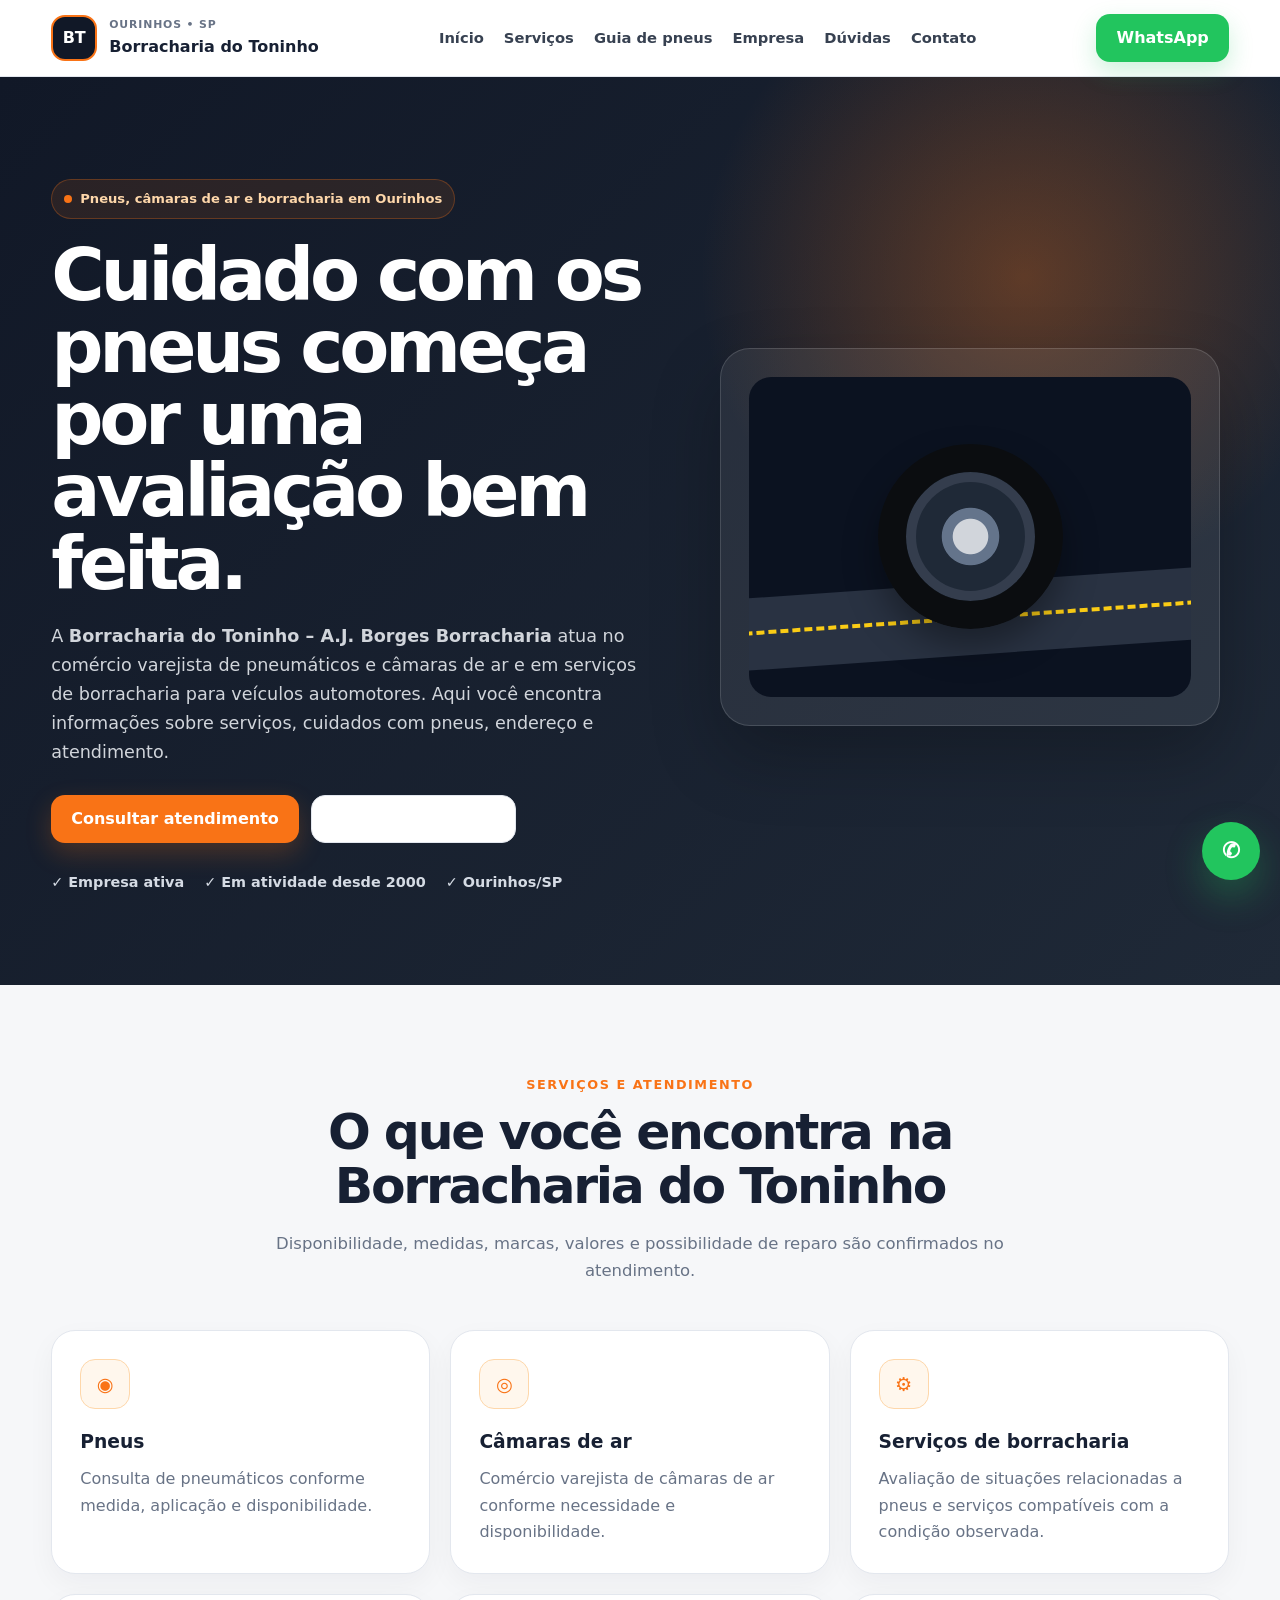
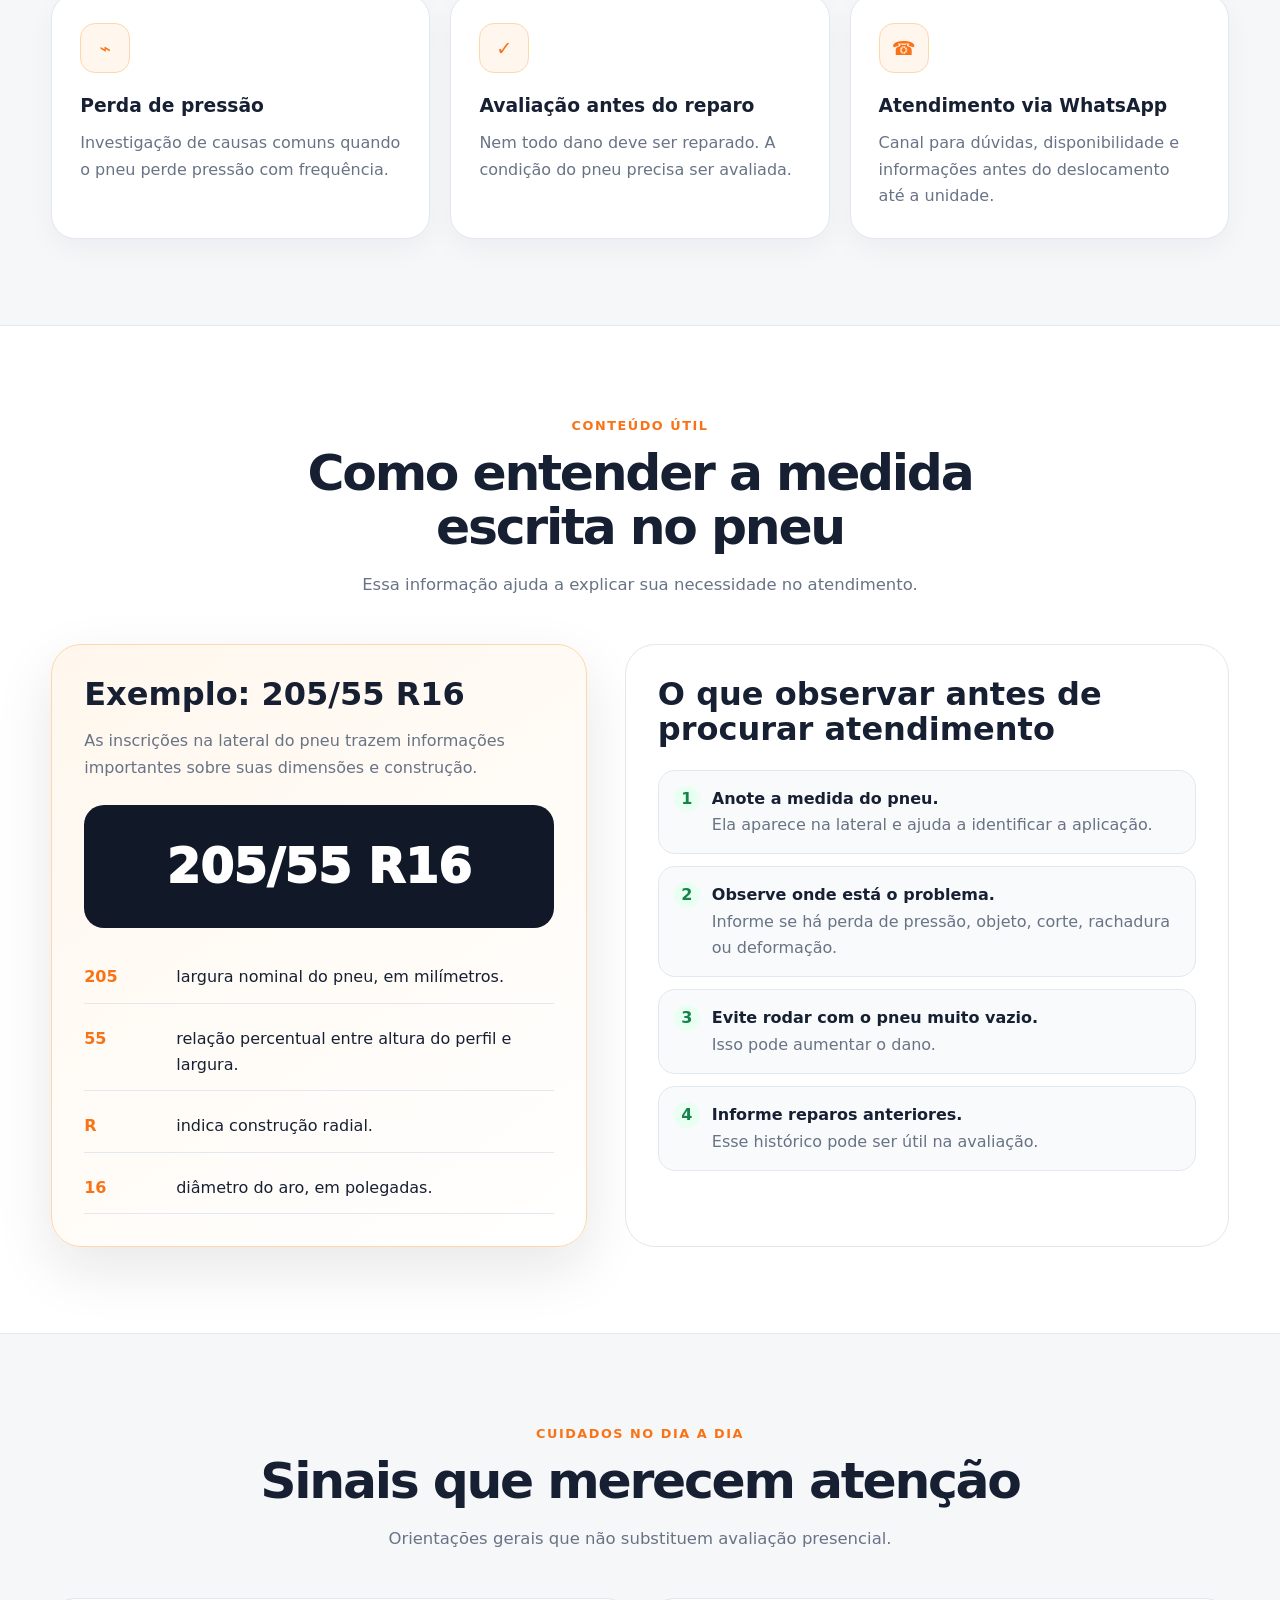
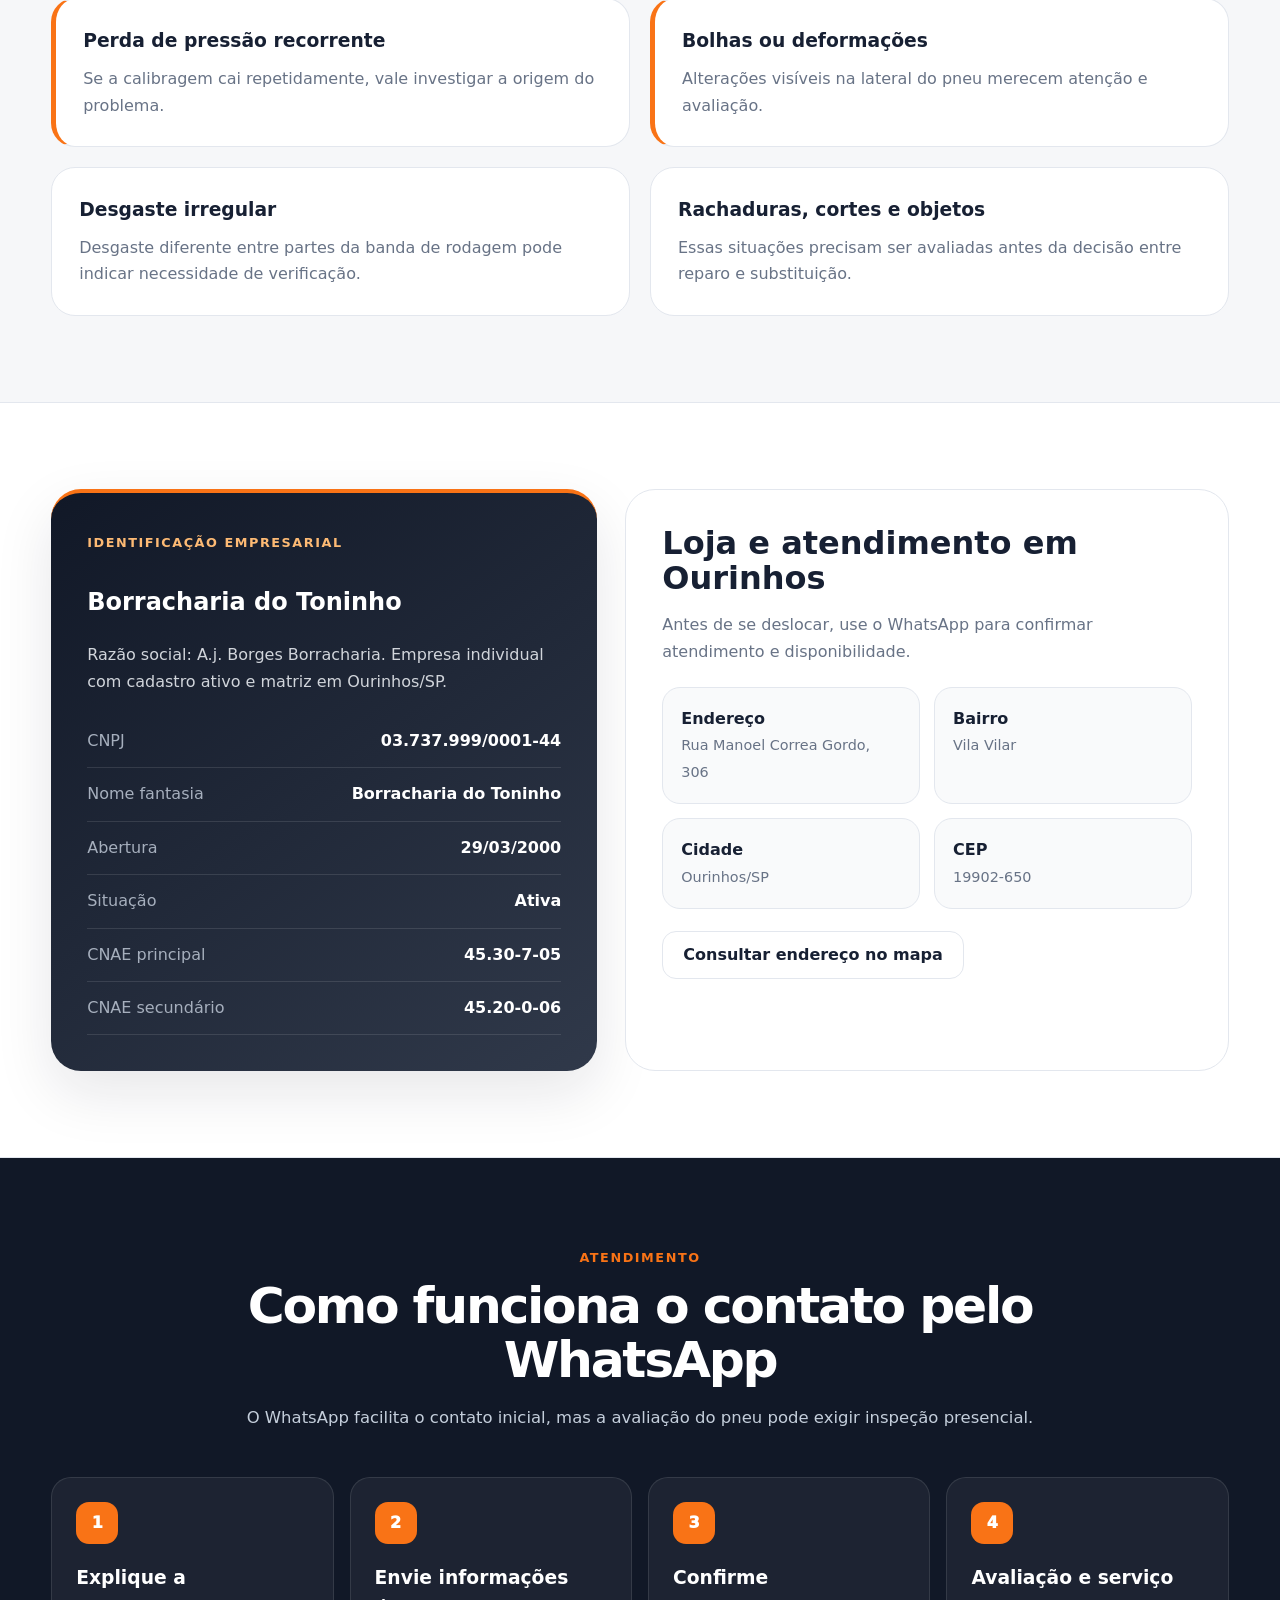
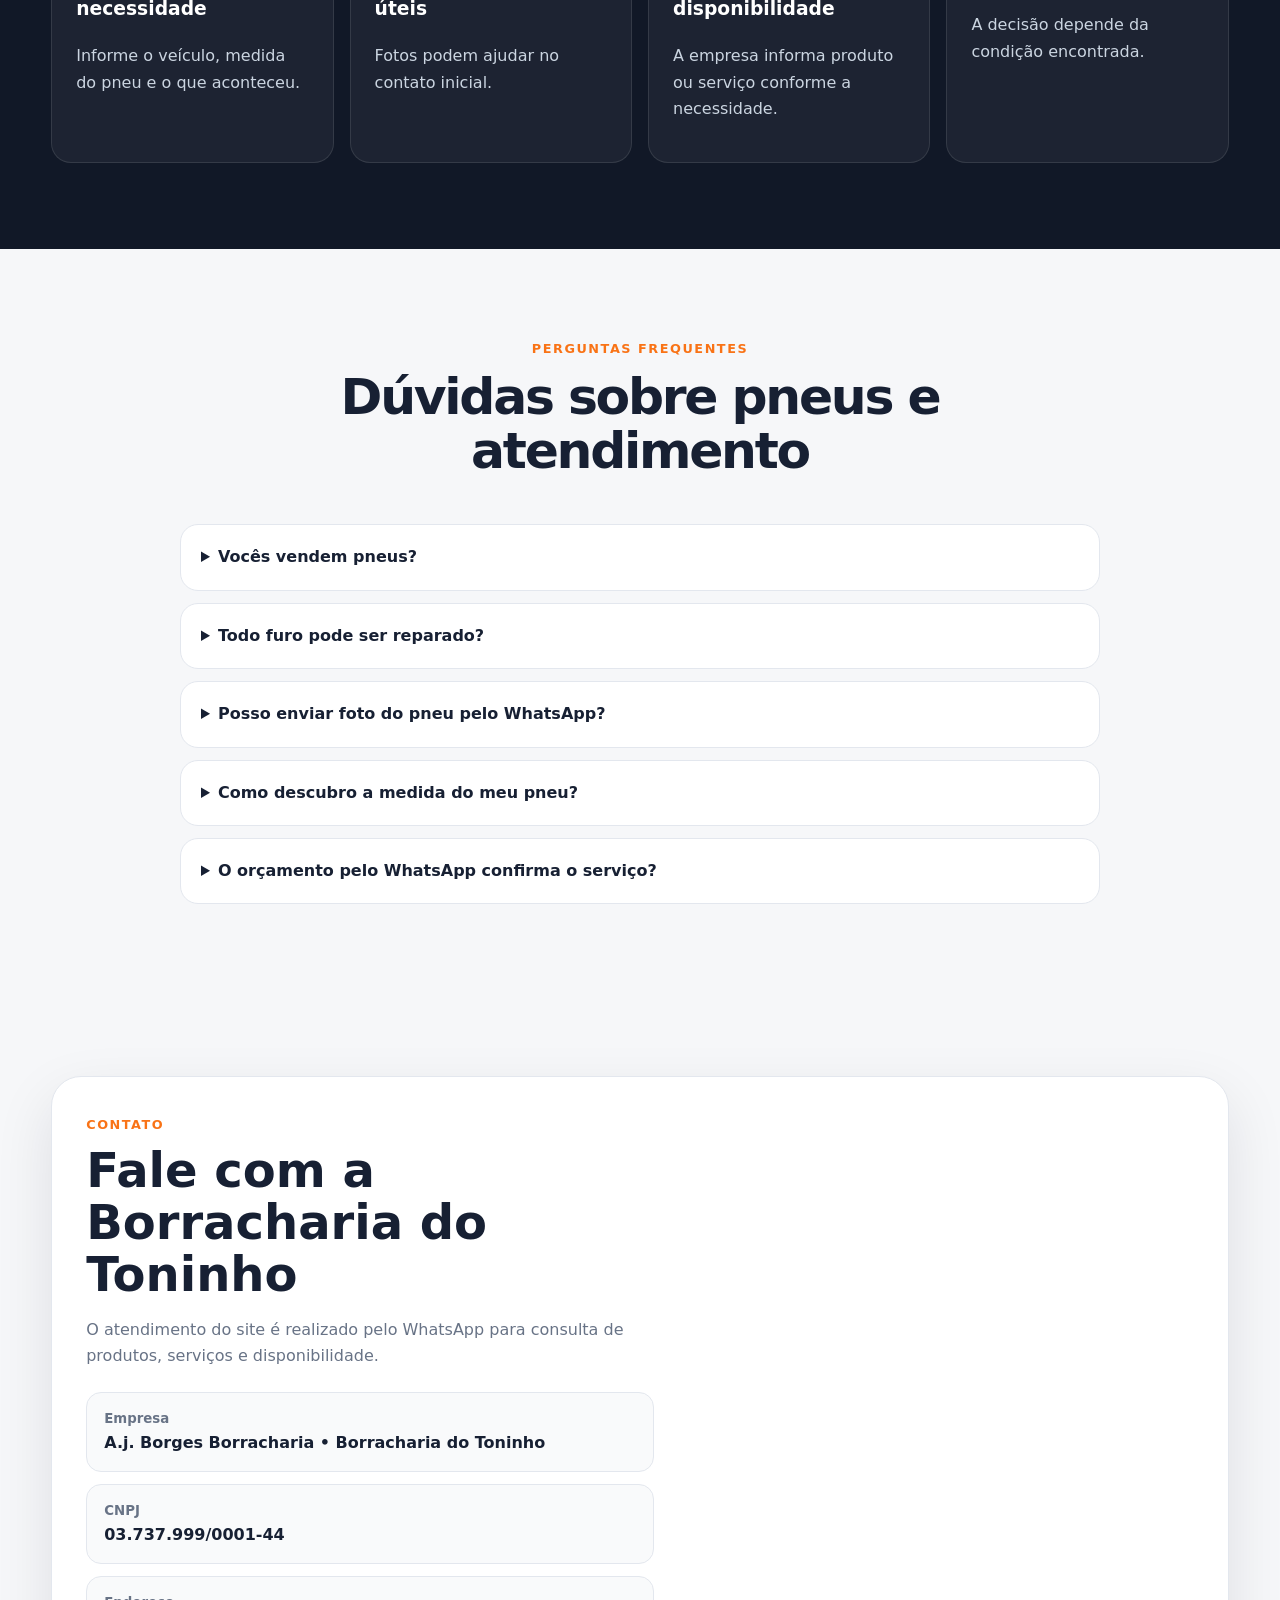
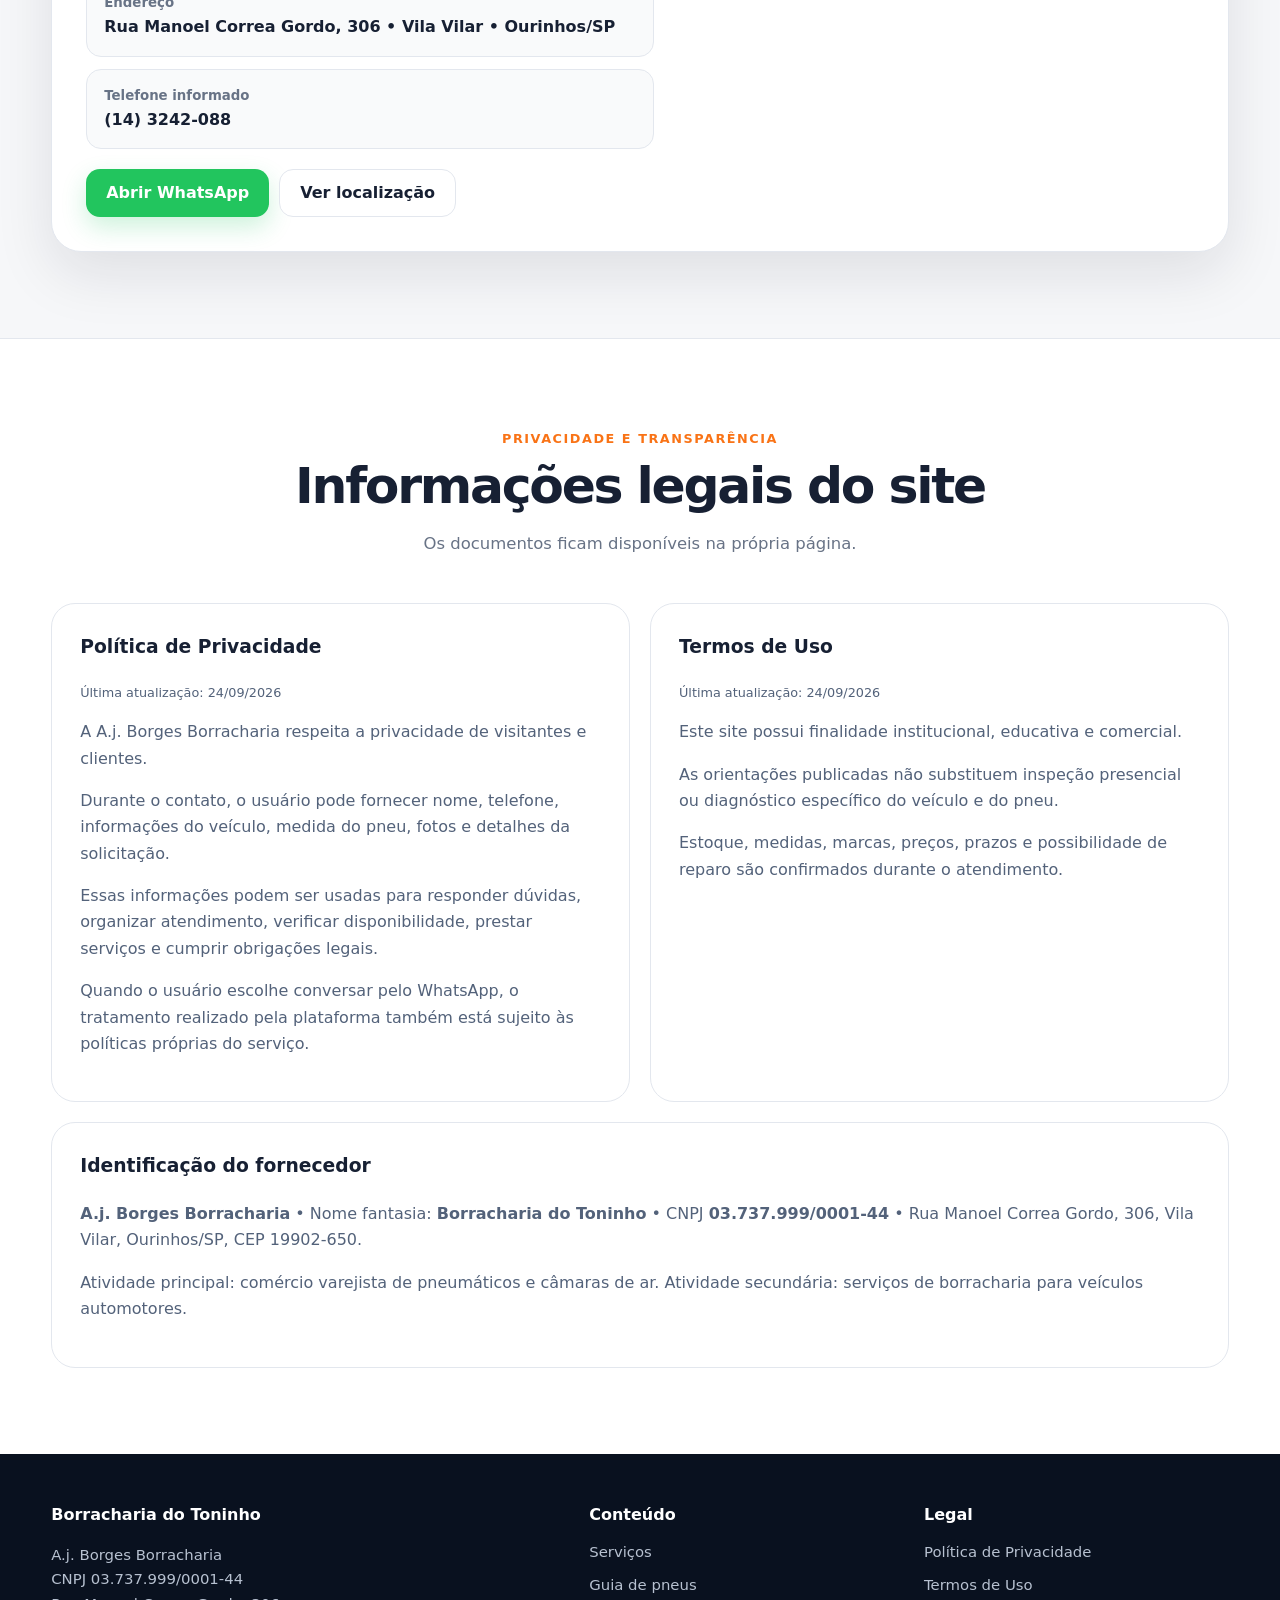
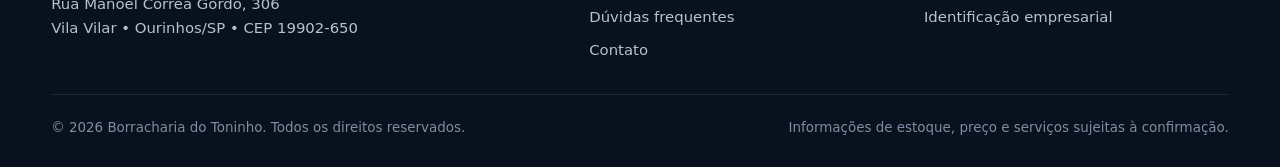
==== commit ad2c8920: "Remove warning about WhatsApp phone number Removed warning message about incomplete phone number for" ====
--- a/index.html
+++ b/index.html
@@ -194,10 +194,7 @@
           <a class="btn btn-outline" target="_blank" rel="noopener" href="https://www.google.com/maps/search/?api=1&query=Rua+Manoel+Correa+Gordo+306+Vila+Vilar+Ourinhos+SP+19902-650">Ver localização</a>
         </div>
       </div>
-      <div style="background:#f9fafb;border:1px solid var(--line);border-radius:22px;padding:26px">
-        <h3 style="margin-top:0">Antes de publicar</h3>
-        <p style="color:var(--muted)">O telefone informado, <strong>(14) 3242-088</strong>, parece incompleto para WhatsApp. Configure o número correto no final do código antes de anunciar.</p>
-      </div>
+
     </div>
   </div>
 </section>
@@ -248,7 +245,7 @@
   Use somente números: 55 + DDD + telefone.
   Exemplo: const WHATSAPP_NUMBER = "5514999999999";
 */
-const WHATSAPP_NUMBER = "";
+const WHATSAPP_NUMBER = "5514932420888";
 const MESSAGE = "Olá! Vim pelo site da Borracharia do Toninho e gostaria de informações sobre pneus ou serviços de borracharia.";
 
 document.querySelectorAll(".wa-link").forEach(link=>{
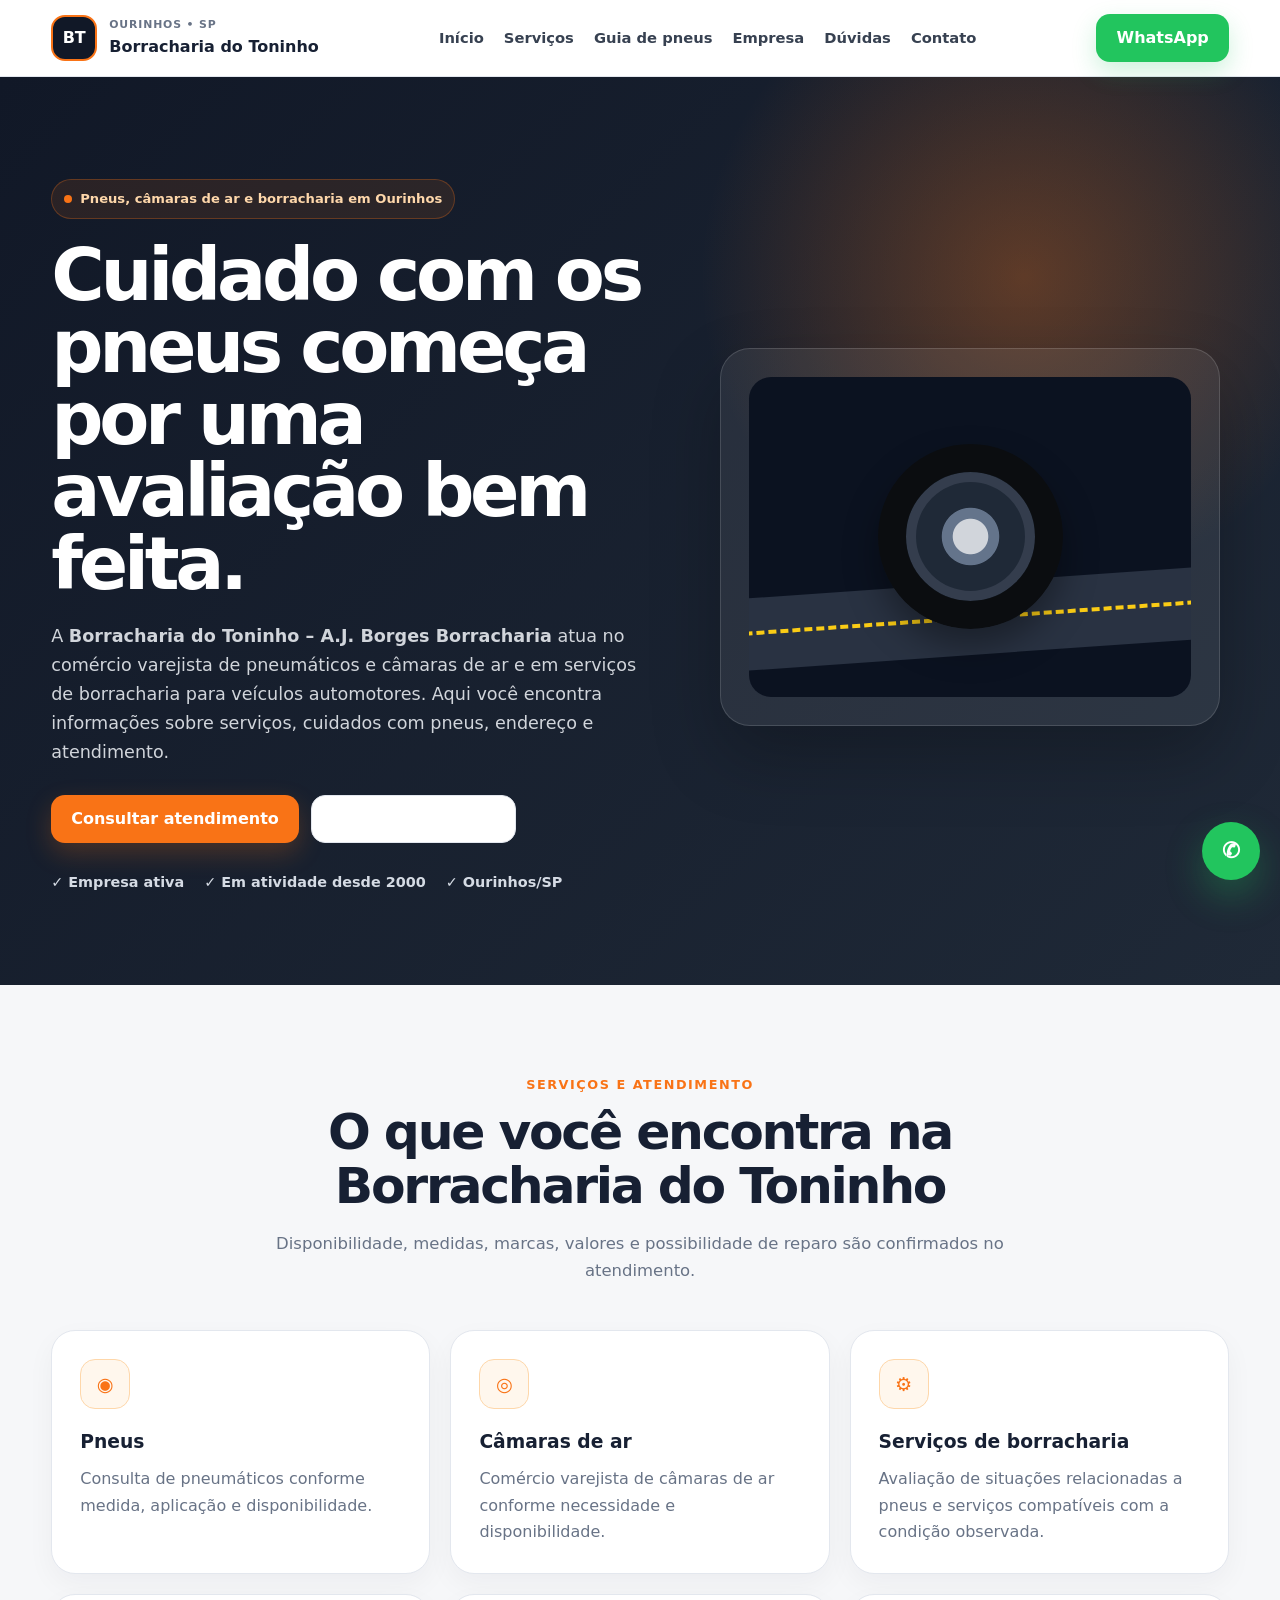
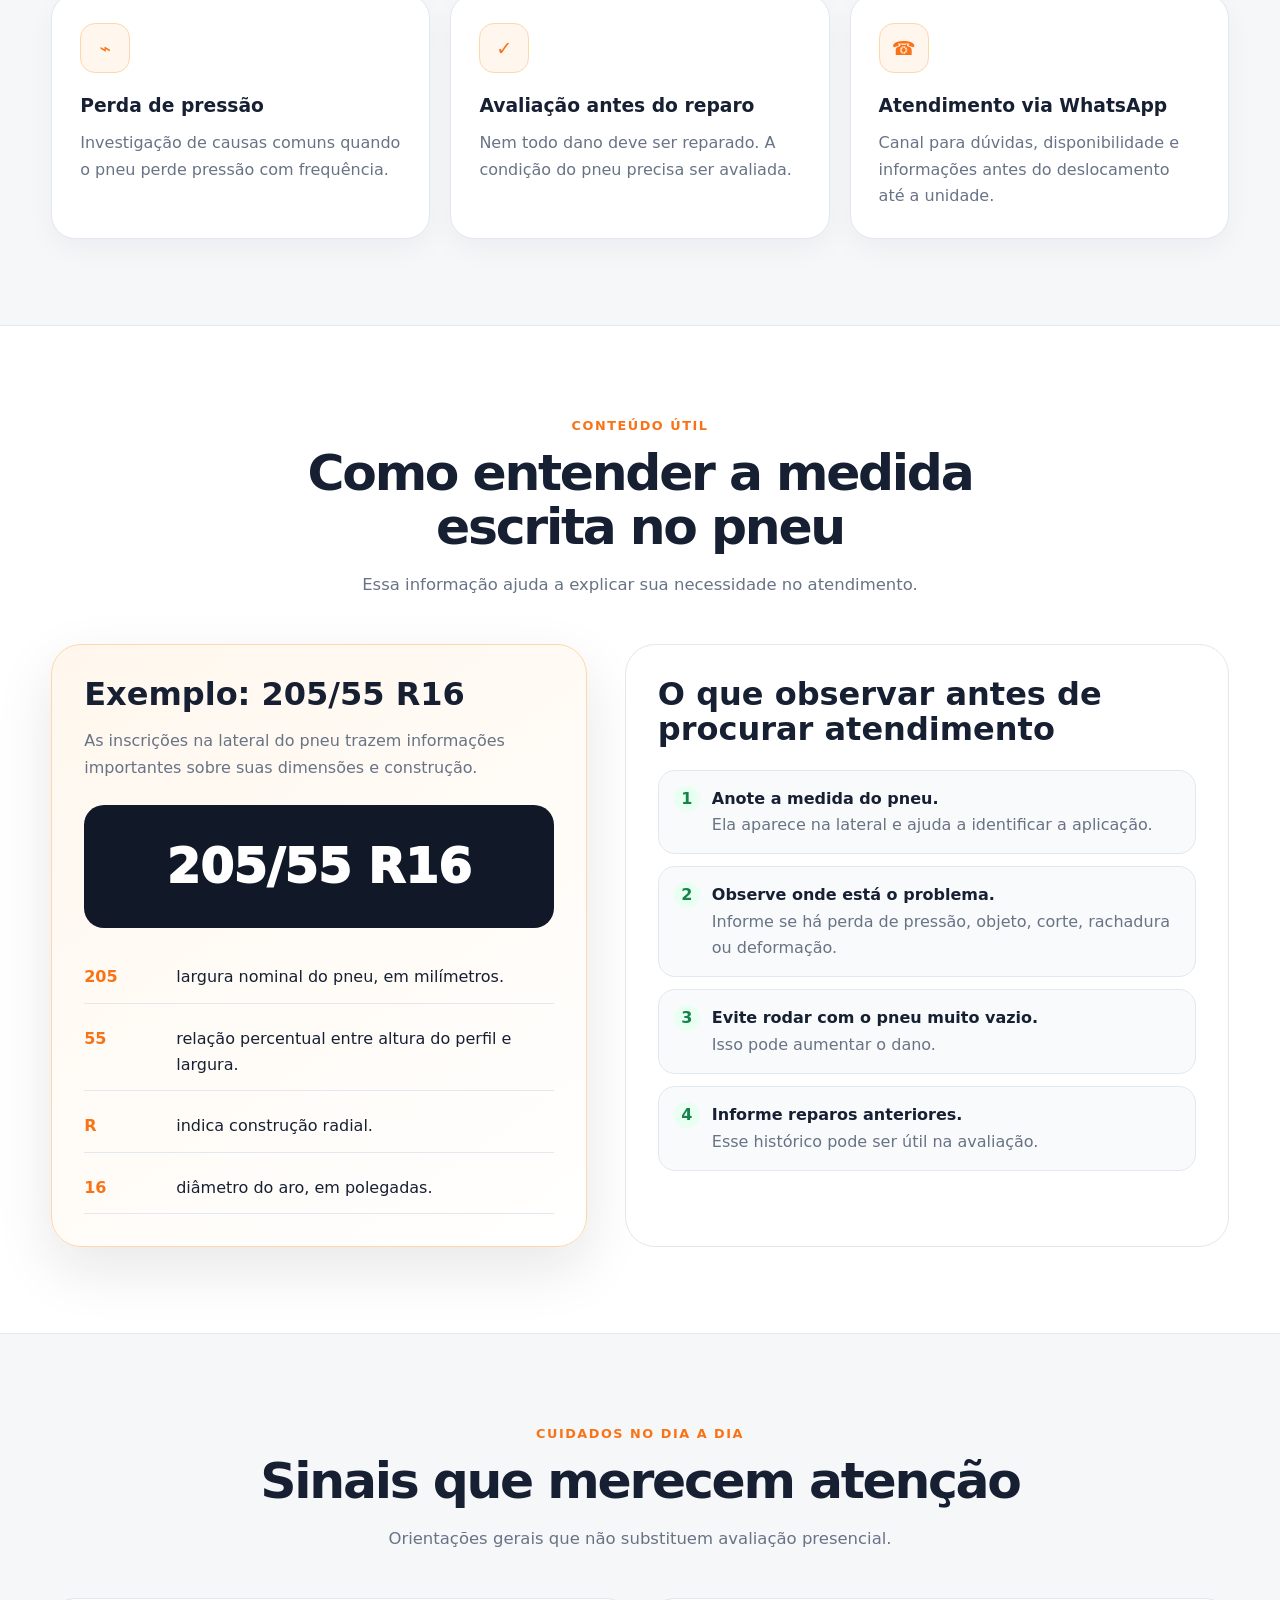
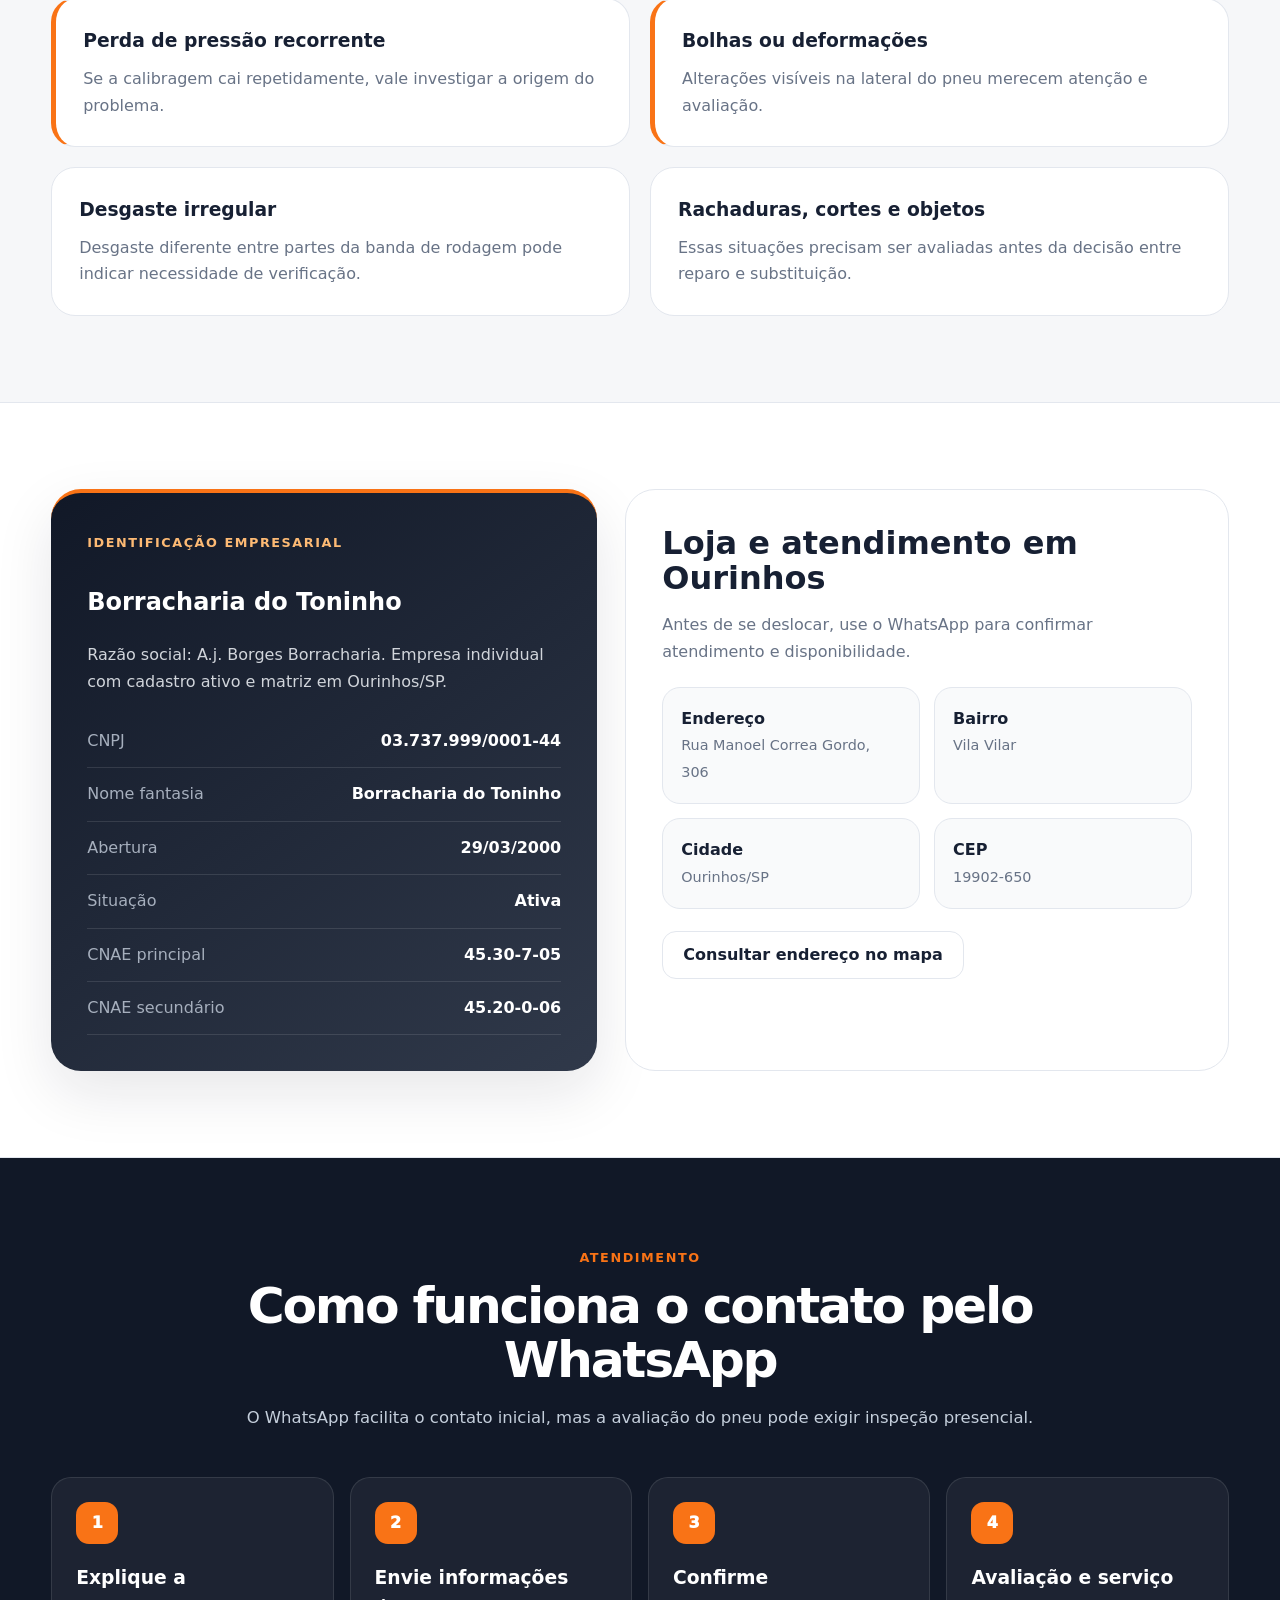
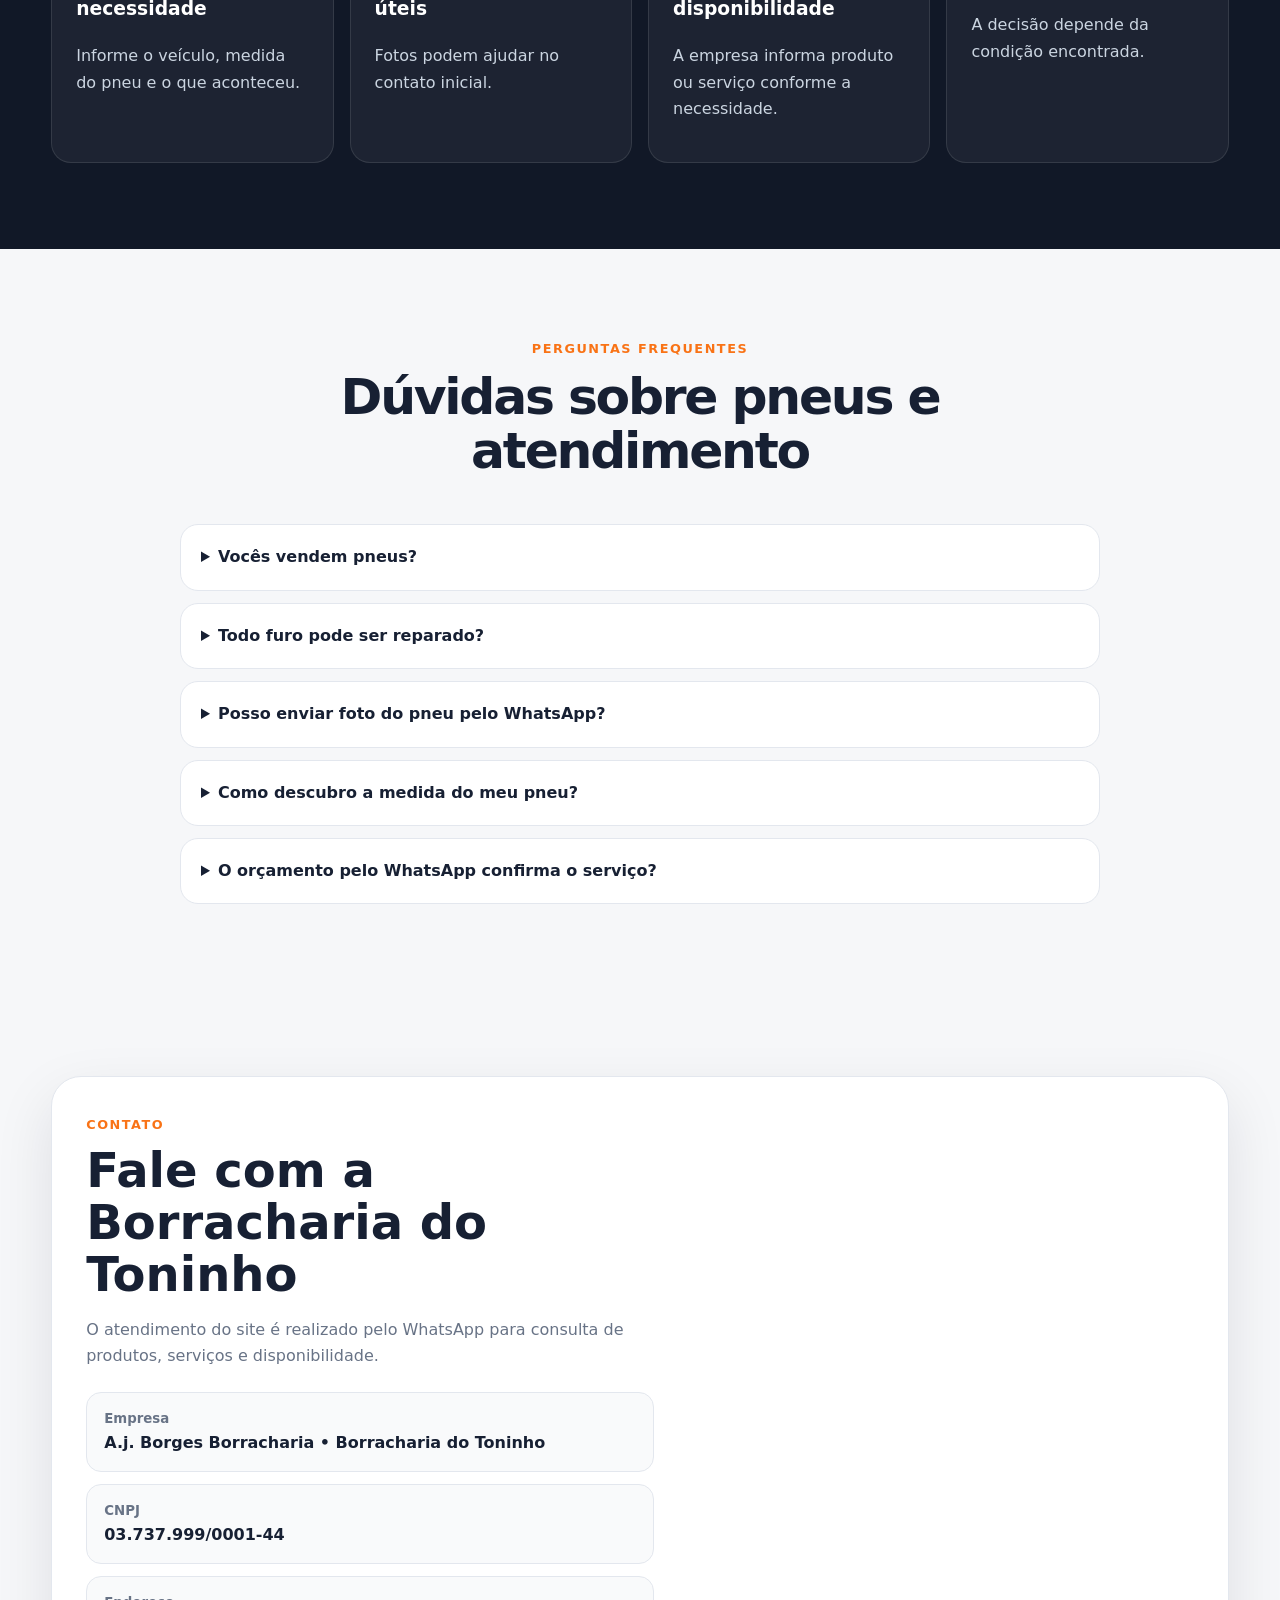
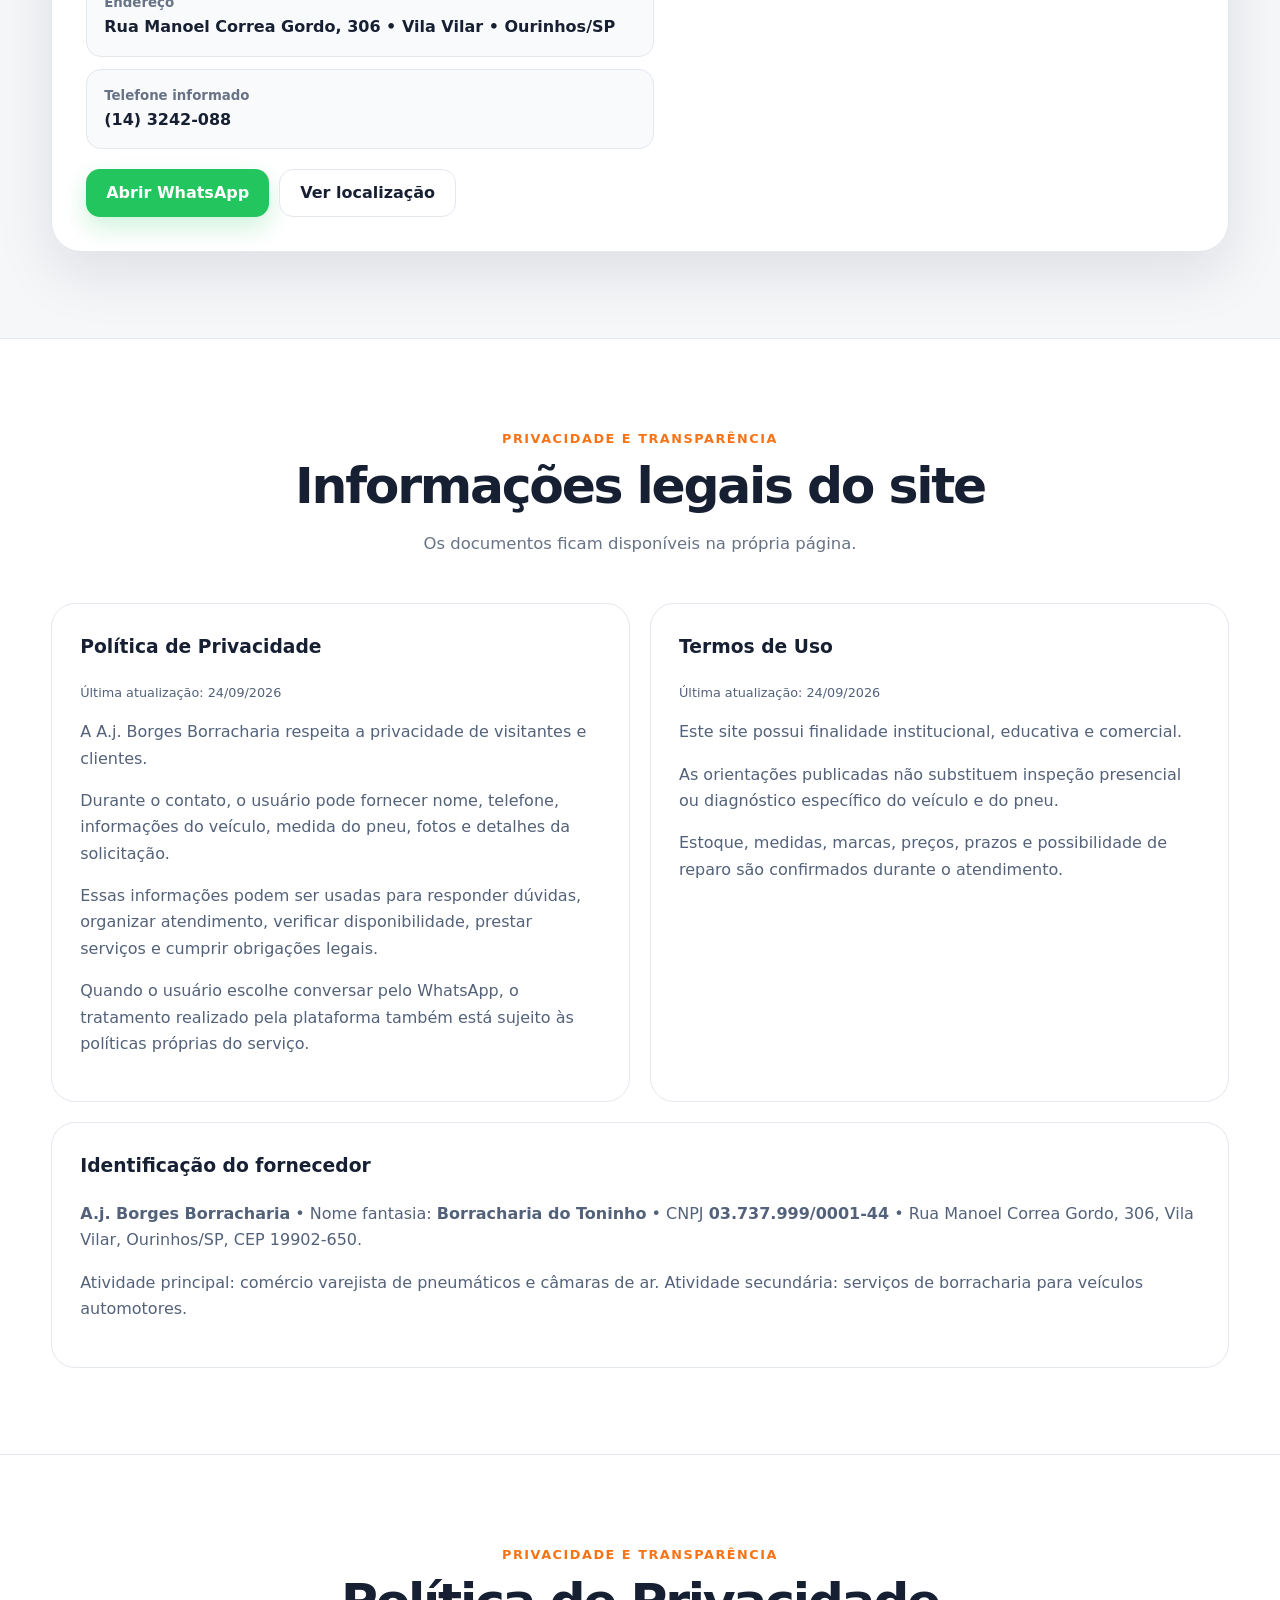
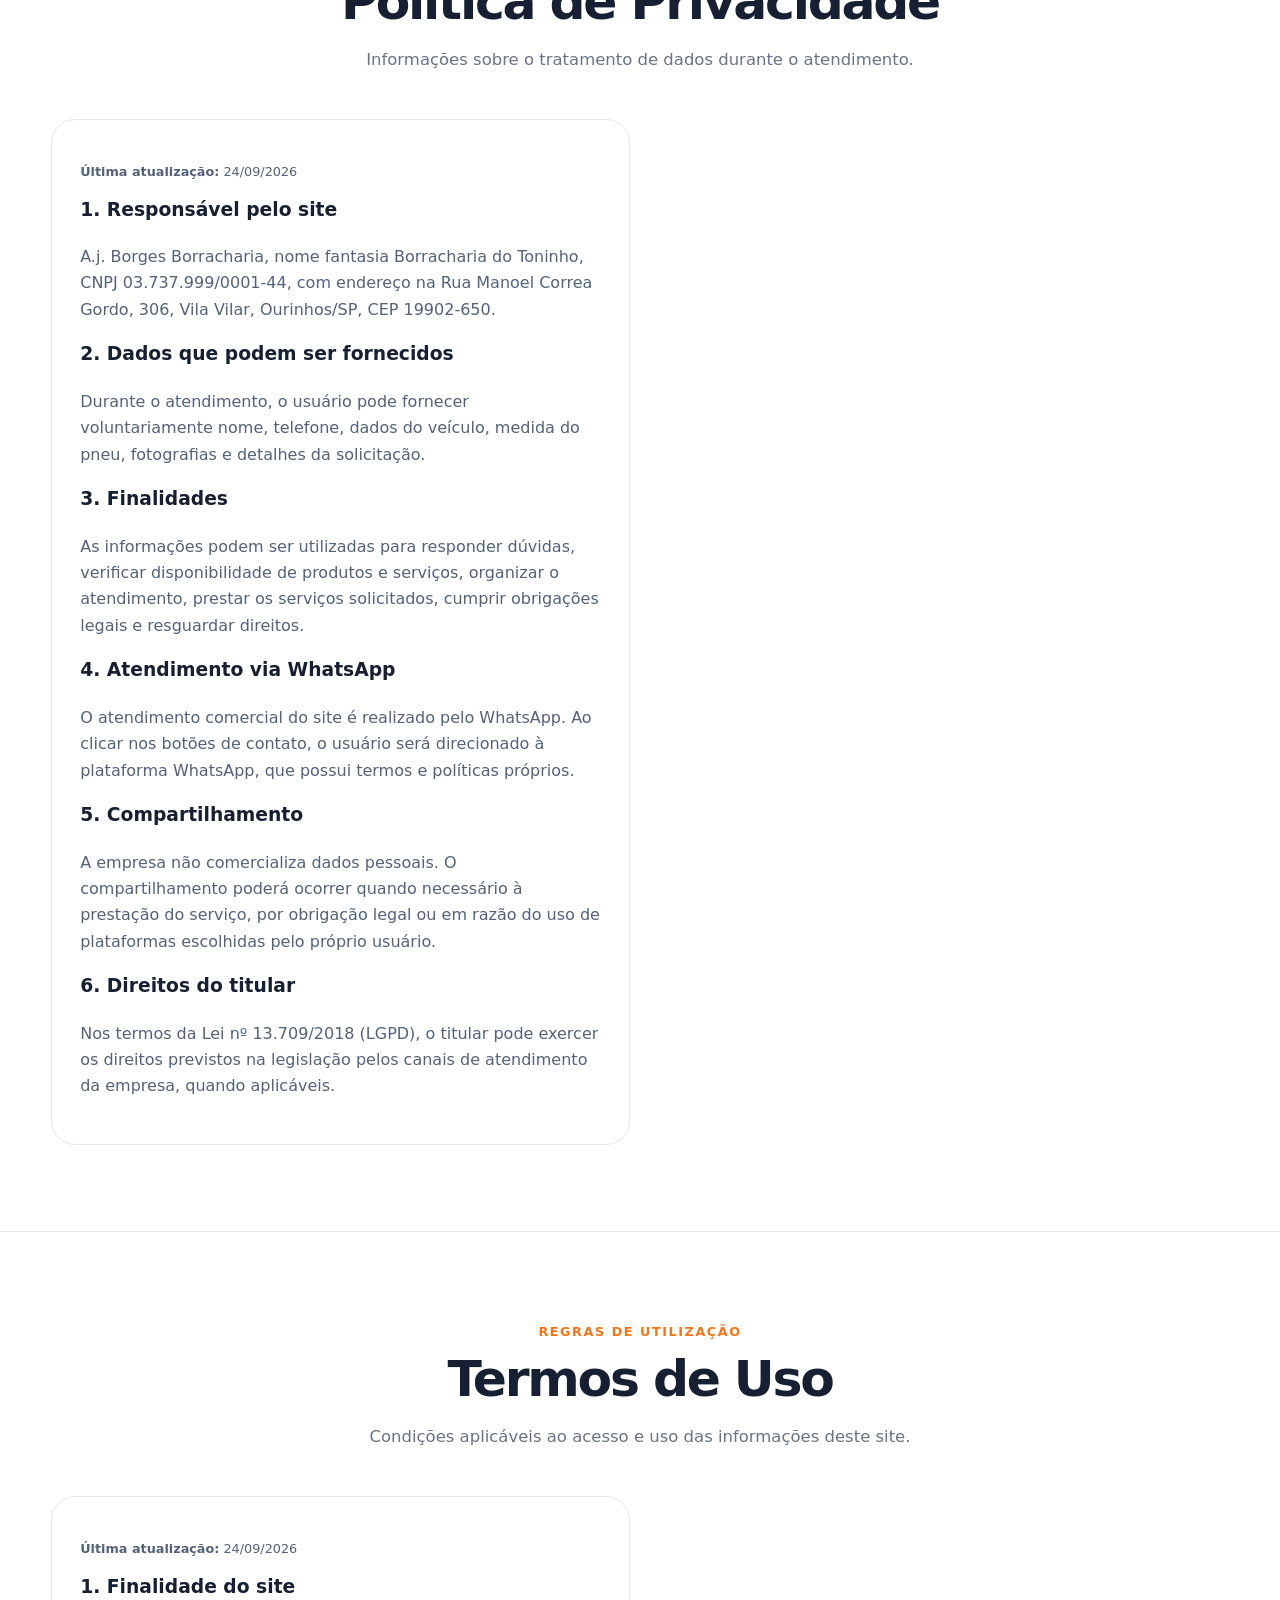
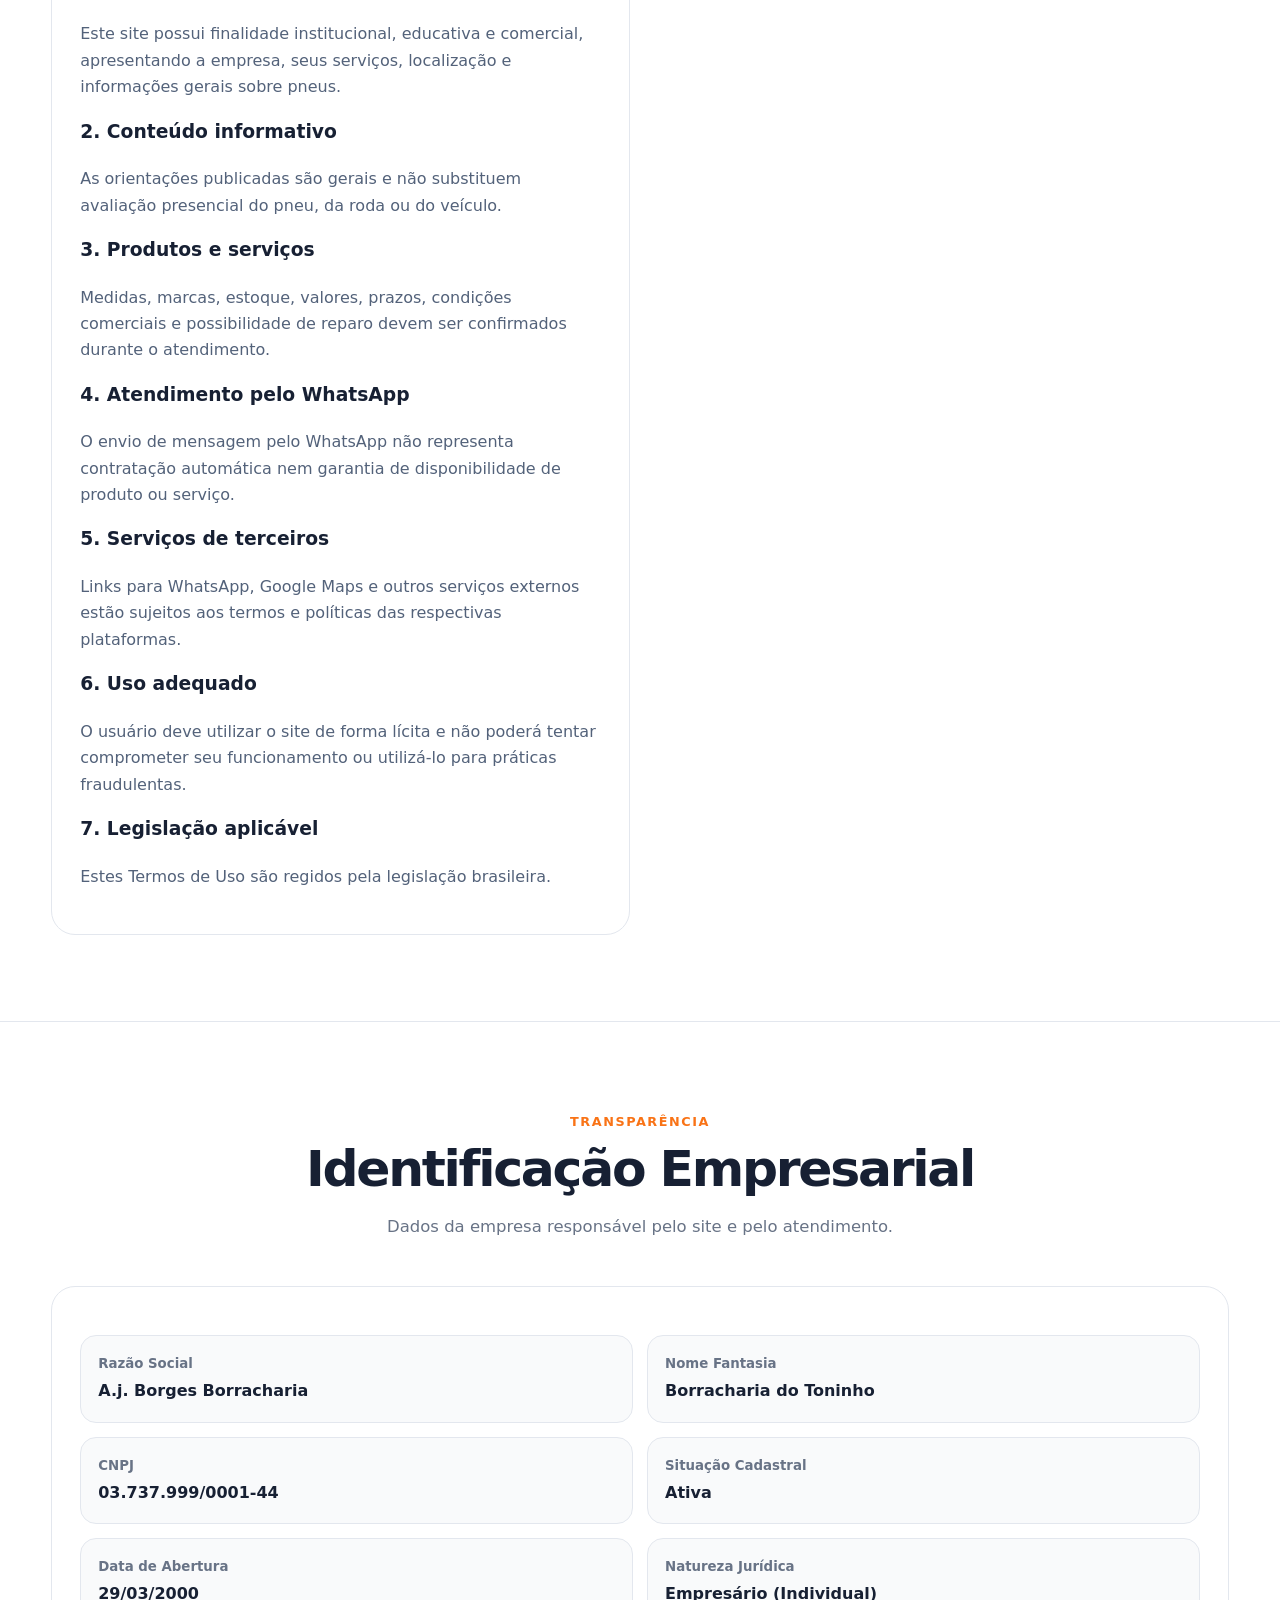
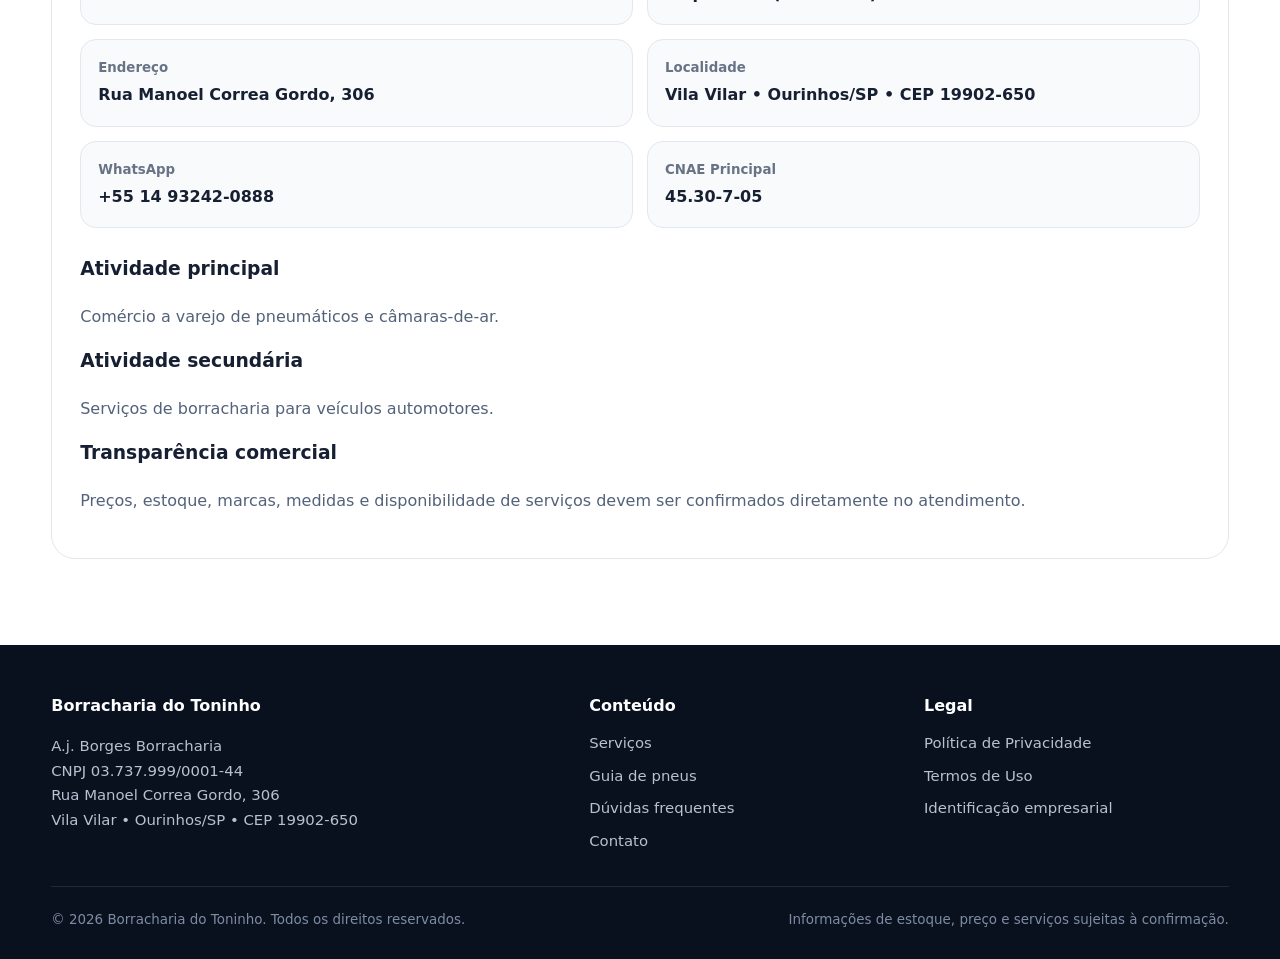
==== commit a07d0d36: "Update index.html" ====
--- a/index.html
+++ b/index.html
@@ -26,7 +26,30 @@
     footer{background:#09111f;color:#fff;padding:48px 0 28px}.footer-grid{display:grid;grid-template-columns:1.25fr .75fr .75fr;gap:30px}footer p,footer a{color:#b7c1d0;font-size:.93rem}.footer-title{font-weight:900;margin-bottom:12px}.footer-links{display:grid;gap:8px}.copy{display:flex;justify-content:space-between;gap:20px;flex-wrap:wrap;border-top:1px solid rgba(255,255,255,.1);margin-top:32px;padding-top:22px;color:#7e8ca1;font-size:.84rem}.floating-wa{position:fixed;right:20px;bottom:20px;z-index:80;width:58px;height:58px;border-radius:50%;background:var(--green);color:#fff;display:grid;place-items:center;box-shadow:0 16px 38px rgba(34,197,94,.32);font-size:1.35rem;font-weight:950}
     @media(max-width:980px){.hero-grid,.guide-grid,.company-grid,.contact-box,.footer-grid{grid-template-columns:1fr}.cards{grid-template-columns:1fr 1fr}.steps{grid-template-columns:1fr 1fr}nav{display:none}.nav>.btn-wa{display:none}}
     @media(max-width:640px){.section{padding:67px 0}.hero{padding:74px 0 62px}h1{font-size:2.62rem}.cards,.steps,.safety-grid,.legal-grid,.local-grid{grid-template-columns:1fr}.legal-doc.wide{grid-column:auto}.data-row{flex-direction:column;gap:3px}.data-row strong{text-align:left}.scene{height:285px}.tire{width:160px;height:160px;border-width:24px}.code-row{grid-template-columns:64px 1fr}}
-  </style>
+  
+.company-id-grid{
+  display:grid;
+  grid-template-columns:repeat(2,1fr);
+  gap:14px;
+  margin:20px 0 26px;
+}
+.company-id-item{
+  padding:17px;
+  border-radius:16px;
+  background:#f9fafb;
+  border:1px solid var(--line);
+}
+.company-id-item small{
+  display:block;
+  color:var(--muted);
+  font-weight:700;
+  margin-bottom:3px;
+}
+@media(max-width:640px){
+  .company-id-grid{grid-template-columns:1fr}
+}
+
+</style>
 </head>
 <body>
 
@@ -224,6 +247,114 @@
     </div>
   </div>
 </section>
+
+<section class="section legal" id="politica-de-privacidade">
+  <div class="container">
+    <div class="section-title">
+      <span class="label">Privacidade e transparência</span>
+      <h2>Política de Privacidade</h2>
+      <p>Informações sobre o tratamento de dados durante o atendimento.</p>
+    </div>
+
+    <div class="legal-grid">
+      <article class="legal-doc">
+        <p class="updated"><strong>Última atualização:</strong> 24/09/2026</p>
+
+        <h3>1. Responsável pelo site</h3>
+        <p>A.j. Borges Borracharia, nome fantasia Borracharia do Toninho, CNPJ 03.737.999/0001-44, com endereço na Rua Manoel Correa Gordo, 306, Vila Vilar, Ourinhos/SP, CEP 19902-650.</p>
+
+        <h3>2. Dados que podem ser fornecidos</h3>
+        <p>Durante o atendimento, o usuário pode fornecer voluntariamente nome, telefone, dados do veículo, medida do pneu, fotografias e detalhes da solicitação.</p>
+
+        <h3>3. Finalidades</h3>
+        <p>As informações podem ser utilizadas para responder dúvidas, verificar disponibilidade de produtos e serviços, organizar o atendimento, prestar os serviços solicitados, cumprir obrigações legais e resguardar direitos.</p>
+
+        <h3>4. Atendimento via WhatsApp</h3>
+        <p>O atendimento comercial do site é realizado pelo WhatsApp. Ao clicar nos botões de contato, o usuário será direcionado à plataforma WhatsApp, que possui termos e políticas próprios.</p>
+
+        <h3>5. Compartilhamento</h3>
+        <p>A empresa não comercializa dados pessoais. O compartilhamento poderá ocorrer quando necessário à prestação do serviço, por obrigação legal ou em razão do uso de plataformas escolhidas pelo próprio usuário.</p>
+
+        <h3>6. Direitos do titular</h3>
+        <p>Nos termos da Lei nº 13.709/2018 (LGPD), o titular pode exercer os direitos previstos na legislação pelos canais de atendimento da empresa, quando aplicáveis.</p>
+      </article>
+    </div>
+  </div>
+</section>
+
+<section class="section legal" id="termos-de-uso">
+  <div class="container">
+    <div class="section-title">
+      <span class="label">Regras de utilização</span>
+      <h2>Termos de Uso</h2>
+      <p>Condições aplicáveis ao acesso e uso das informações deste site.</p>
+    </div>
+
+    <div class="legal-grid">
+      <article class="legal-doc">
+        <p class="updated"><strong>Última atualização:</strong> 24/09/2026</p>
+
+        <h3>1. Finalidade do site</h3>
+        <p>Este site possui finalidade institucional, educativa e comercial, apresentando a empresa, seus serviços, localização e informações gerais sobre pneus.</p>
+
+        <h3>2. Conteúdo informativo</h3>
+        <p>As orientações publicadas são gerais e não substituem avaliação presencial do pneu, da roda ou do veículo.</p>
+
+        <h3>3. Produtos e serviços</h3>
+        <p>Medidas, marcas, estoque, valores, prazos, condições comerciais e possibilidade de reparo devem ser confirmados durante o atendimento.</p>
+
+        <h3>4. Atendimento pelo WhatsApp</h3>
+        <p>O envio de mensagem pelo WhatsApp não representa contratação automática nem garantia de disponibilidade de produto ou serviço.</p>
+
+        <h3>5. Serviços de terceiros</h3>
+        <p>Links para WhatsApp, Google Maps e outros serviços externos estão sujeitos aos termos e políticas das respectivas plataformas.</p>
+
+        <h3>6. Uso adequado</h3>
+        <p>O usuário deve utilizar o site de forma lícita e não poderá tentar comprometer seu funcionamento ou utilizá-lo para práticas fraudulentas.</p>
+
+        <h3>7. Legislação aplicável</h3>
+        <p>Estes Termos de Uso são regidos pela legislação brasileira.</p>
+      </article>
+    </div>
+  </div>
+</section>
+
+<section class="section legal" id="identificacao-empresarial">
+  <div class="container">
+    <div class="section-title">
+      <span class="label">Transparência</span>
+      <h2>Identificação Empresarial</h2>
+      <p>Dados da empresa responsável pelo site e pelo atendimento.</p>
+    </div>
+
+    <div class="legal-grid">
+      <article class="legal-doc wide">
+        <div class="company-id-grid">
+          <div class="company-id-item"><small>Razão Social</small><strong>A.j. Borges Borracharia</strong></div>
+          <div class="company-id-item"><small>Nome Fantasia</small><strong>Borracharia do Toninho</strong></div>
+          <div class="company-id-item"><small>CNPJ</small><strong>03.737.999/0001-44</strong></div>
+          <div class="company-id-item"><small>Situação Cadastral</small><strong>Ativa</strong></div>
+          <div class="company-id-item"><small>Data de Abertura</small><strong>29/03/2000</strong></div>
+          <div class="company-id-item"><small>Natureza Jurídica</small><strong>Empresário (Individual)</strong></div>
+          <div class="company-id-item"><small>Endereço</small><strong>Rua Manoel Correa Gordo, 306</strong></div>
+          <div class="company-id-item"><small>Localidade</small><strong>Vila Vilar • Ourinhos/SP • CEP 19902-650</strong></div>
+          <div class="company-id-item"><small>WhatsApp</small><strong>+55 14 93242-0888</strong></div>
+          <div class="company-id-item"><small>CNAE Principal</small><strong>45.30-7-05</strong></div>
+        </div>
+
+        <h3>Atividade principal</h3>
+        <p>Comércio a varejo de pneumáticos e câmaras-de-ar.</p>
+
+        <h3>Atividade secundária</h3>
+        <p>Serviços de borracharia para veículos automotores.</p>
+
+        <h3>Transparência comercial</h3>
+        <p>Preços, estoque, marcas, medidas e disponibilidade de serviços devem ser confirmados diretamente no atendimento.</p>
+      </article>
+    </div>
+  </div>
+</section>
+
 </main>
 
 <footer>
@@ -231,7 +362,7 @@
     <div class="footer-grid">
       <div><div class="footer-title">Borracharia do Toninho</div><p>A.j. Borges Borracharia<br>CNPJ 03.737.999/0001-44<br>Rua Manoel Correa Gordo, 306<br>Vila Vilar • Ourinhos/SP • CEP 19902-650</p></div>
       <div><div class="footer-title">Conteúdo</div><div class="footer-links"><a href="#servicos">Serviços</a><a href="#guia">Guia de pneus</a><a href="#duvidas">Dúvidas frequentes</a><a href="#contato">Contato</a></div></div>
-      <div><div class="footer-title">Legal</div><div class="footer-links"><a href="#politica-de-privacidade">Política de Privacidade</a><a href="#termos-de-uso">Termos de Uso</a><a href="#identificacao">Identificação empresarial</a></div></div>
+      <div><div class="footer-title">Legal</div><div class="footer-links"><a href="#politica-de-privacidade">Política de Privacidade</a><a href="#termos-de-uso">Termos de Uso</a><a href="#identificacao-empresarial">Identificação empresarial</a></div></div>
     </div>
     <div class="copy"><span>© <span id="year"></span> Borracharia do Toninho. Todos os direitos reservados.</span><span>Informações de estoque, preço e serviços sujeitas à confirmação.</span></div>
   </div>
